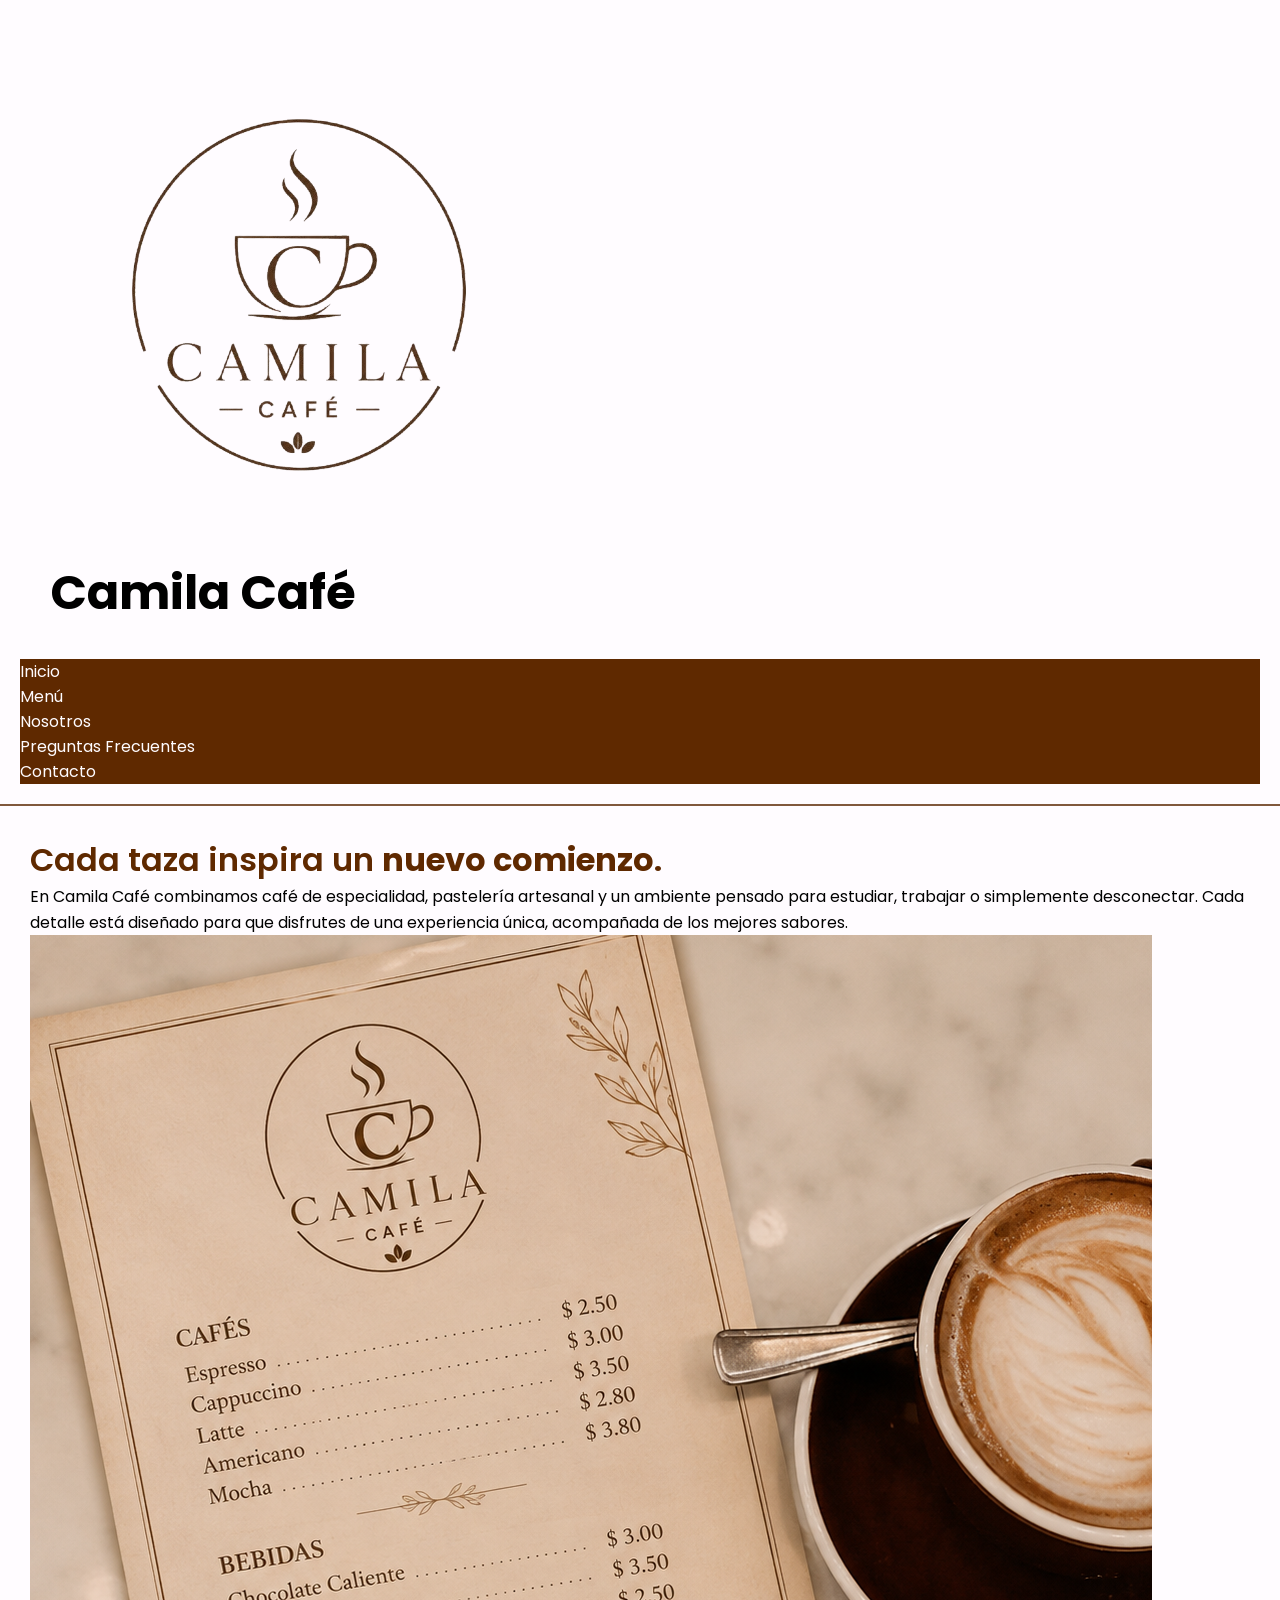
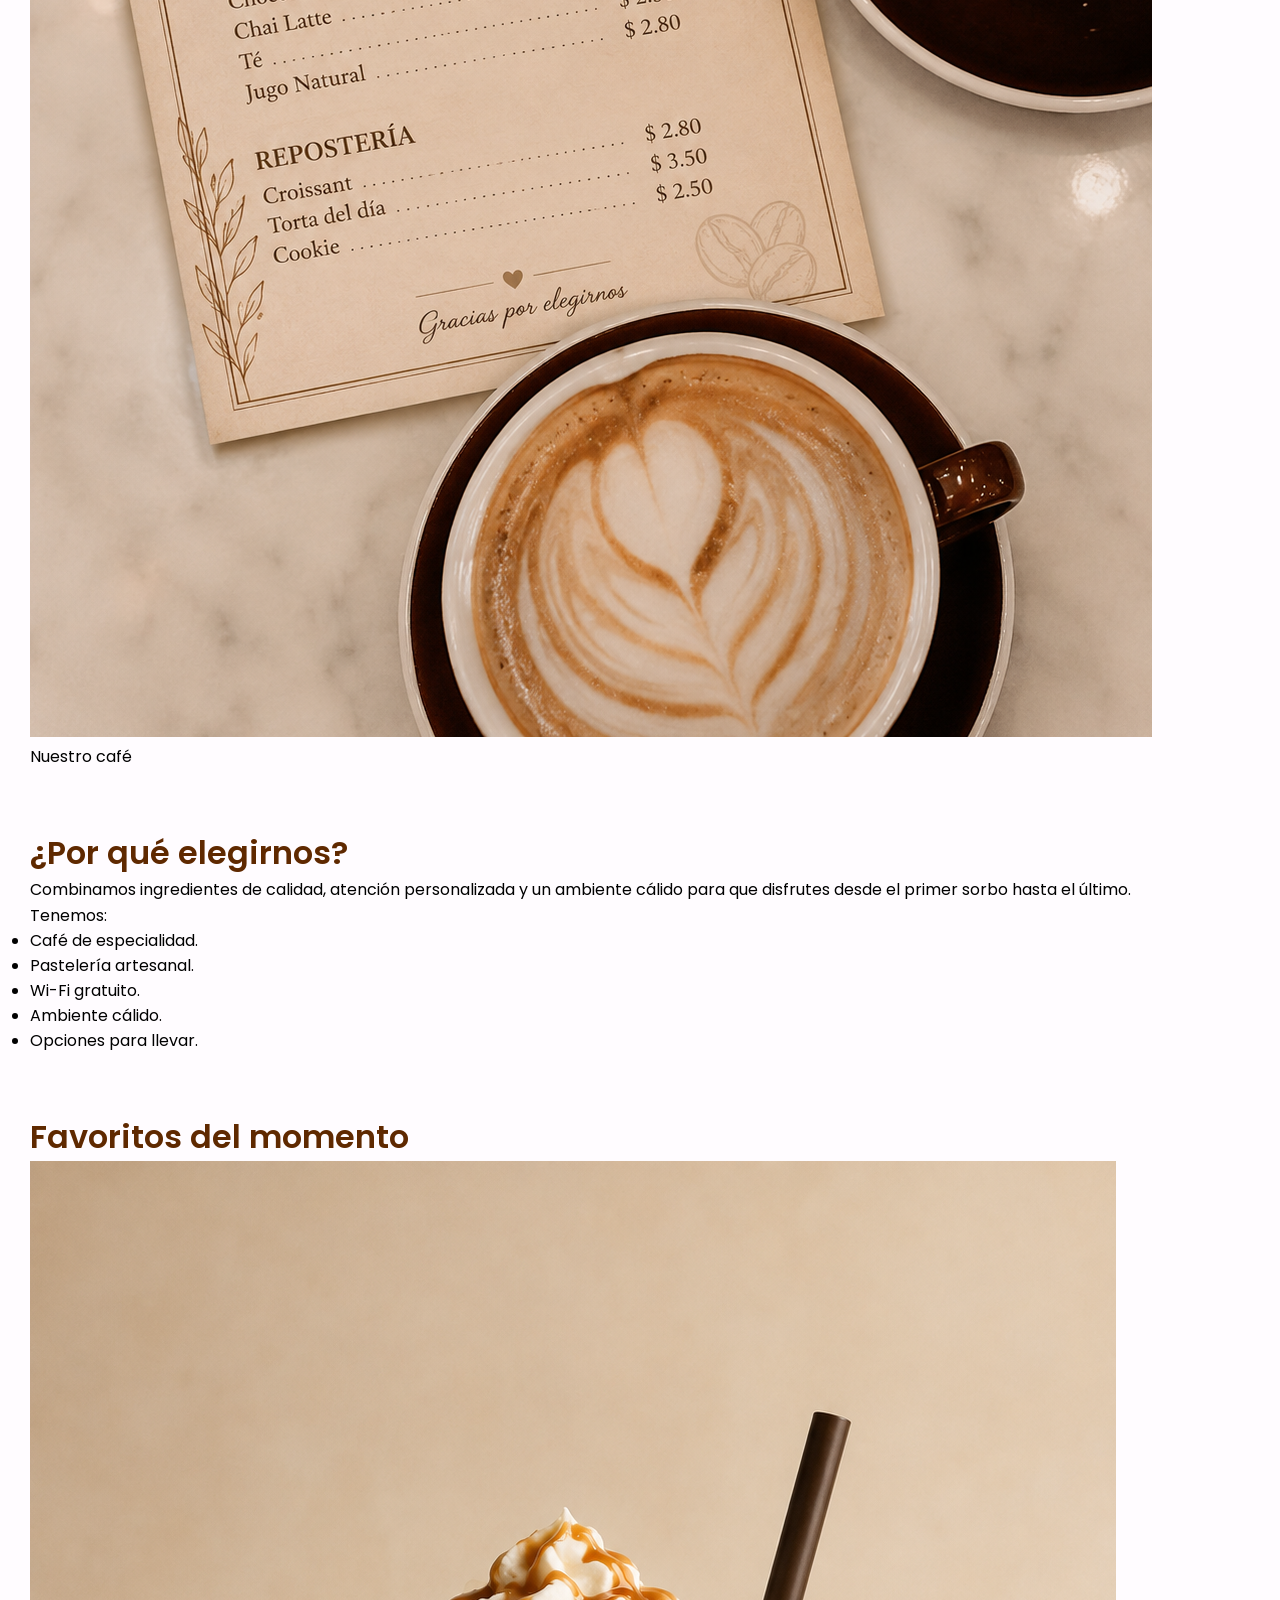
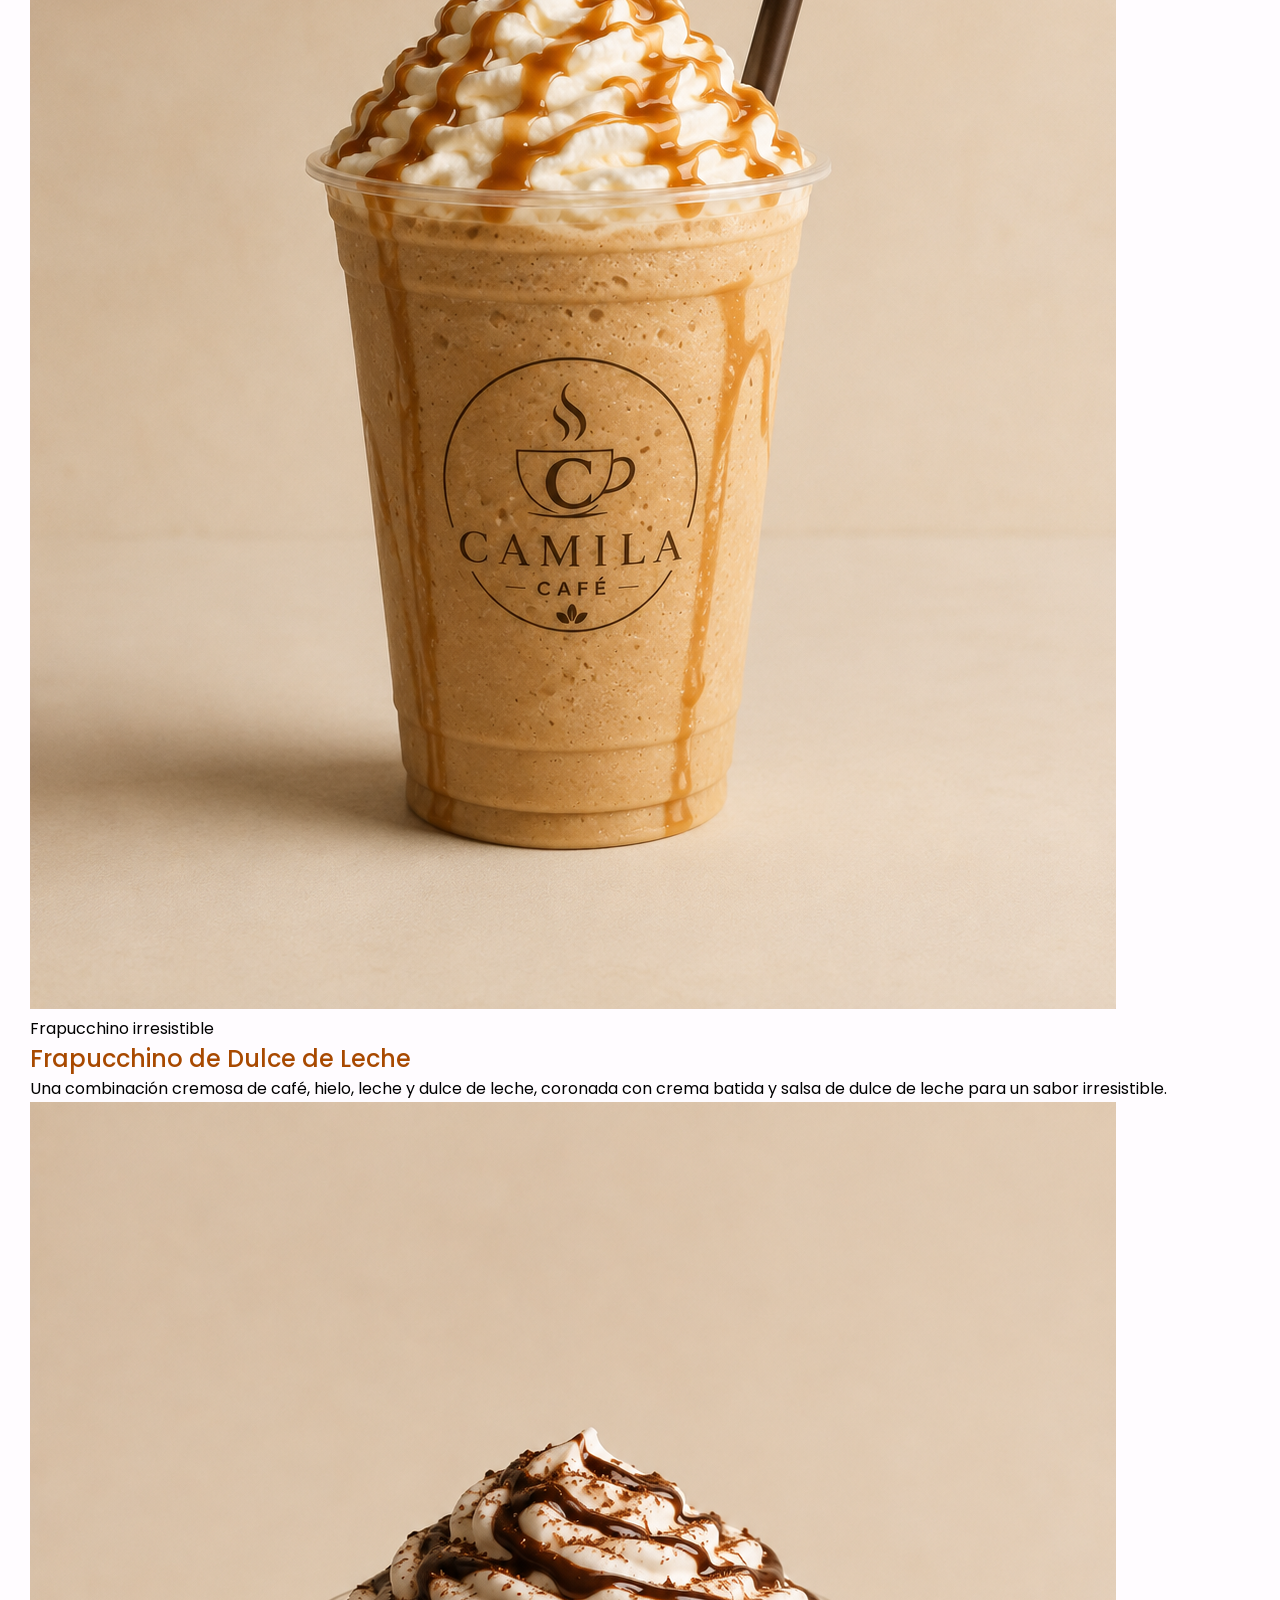
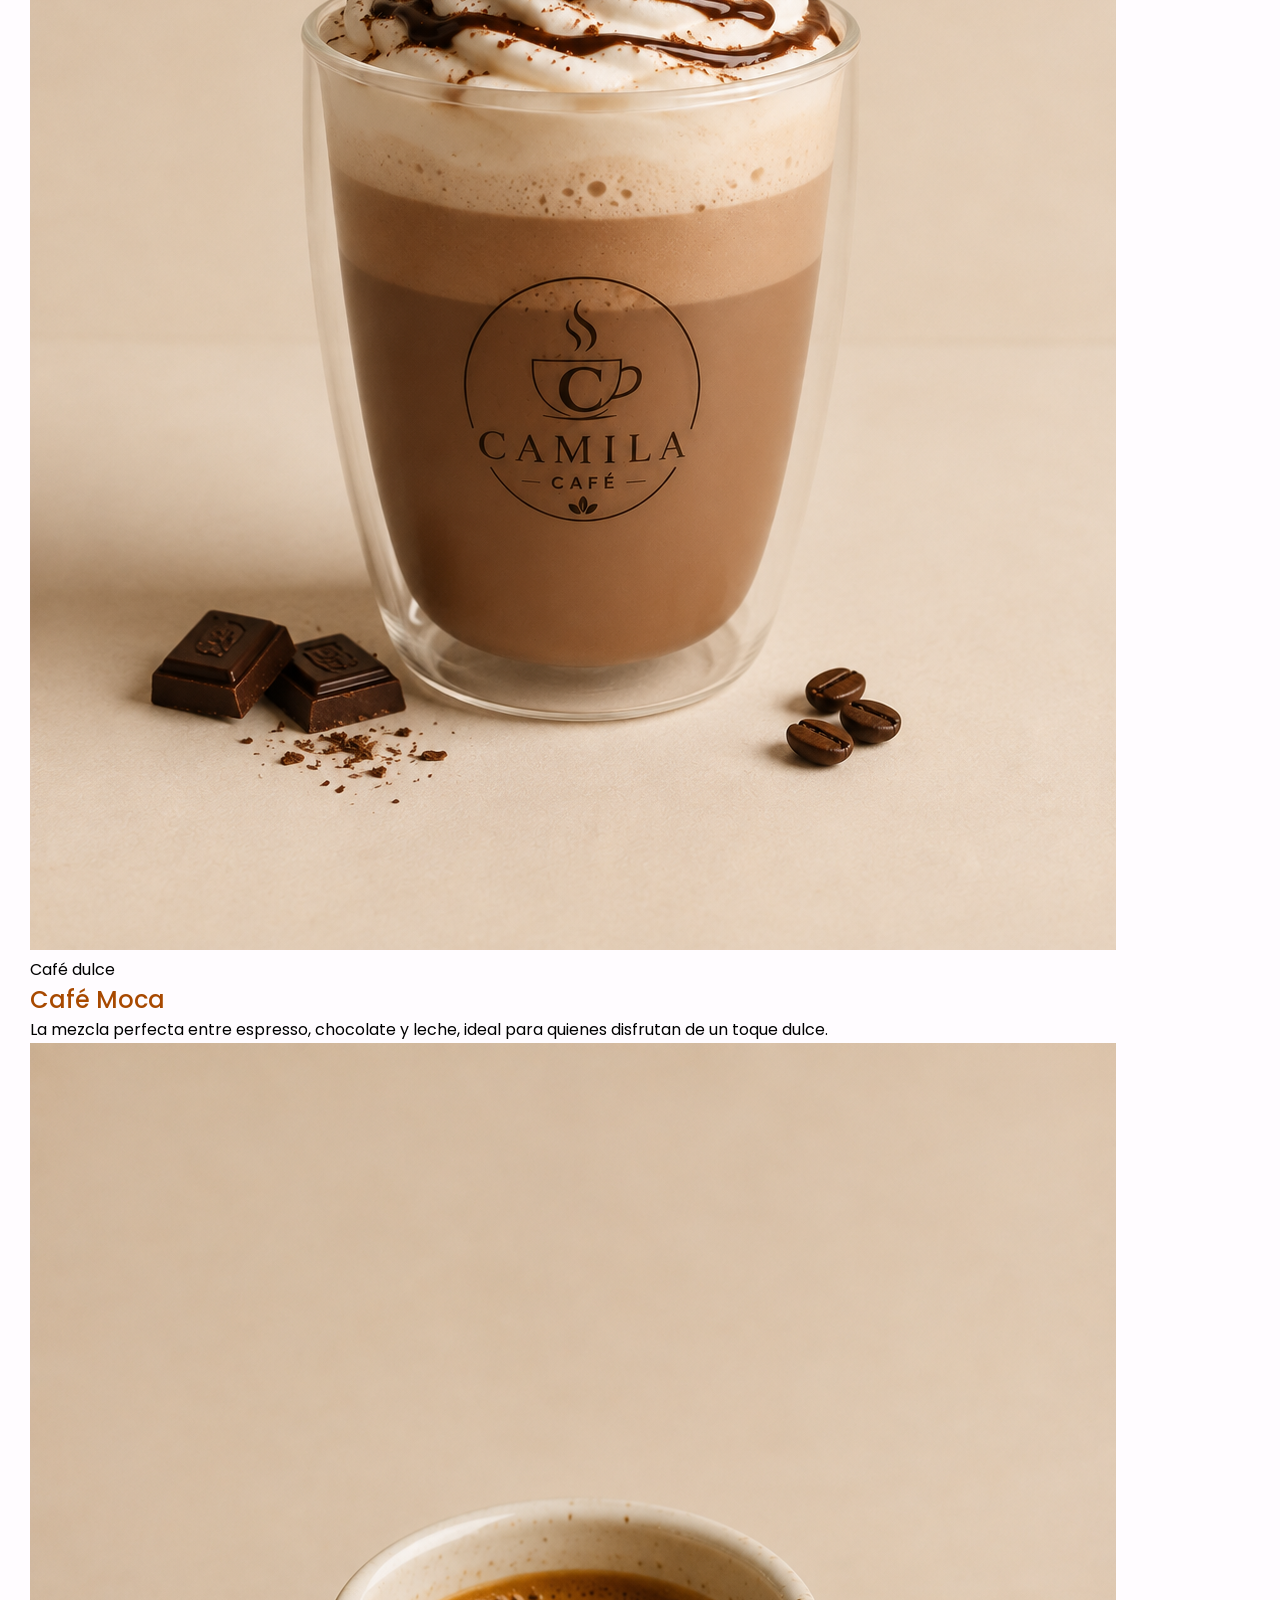
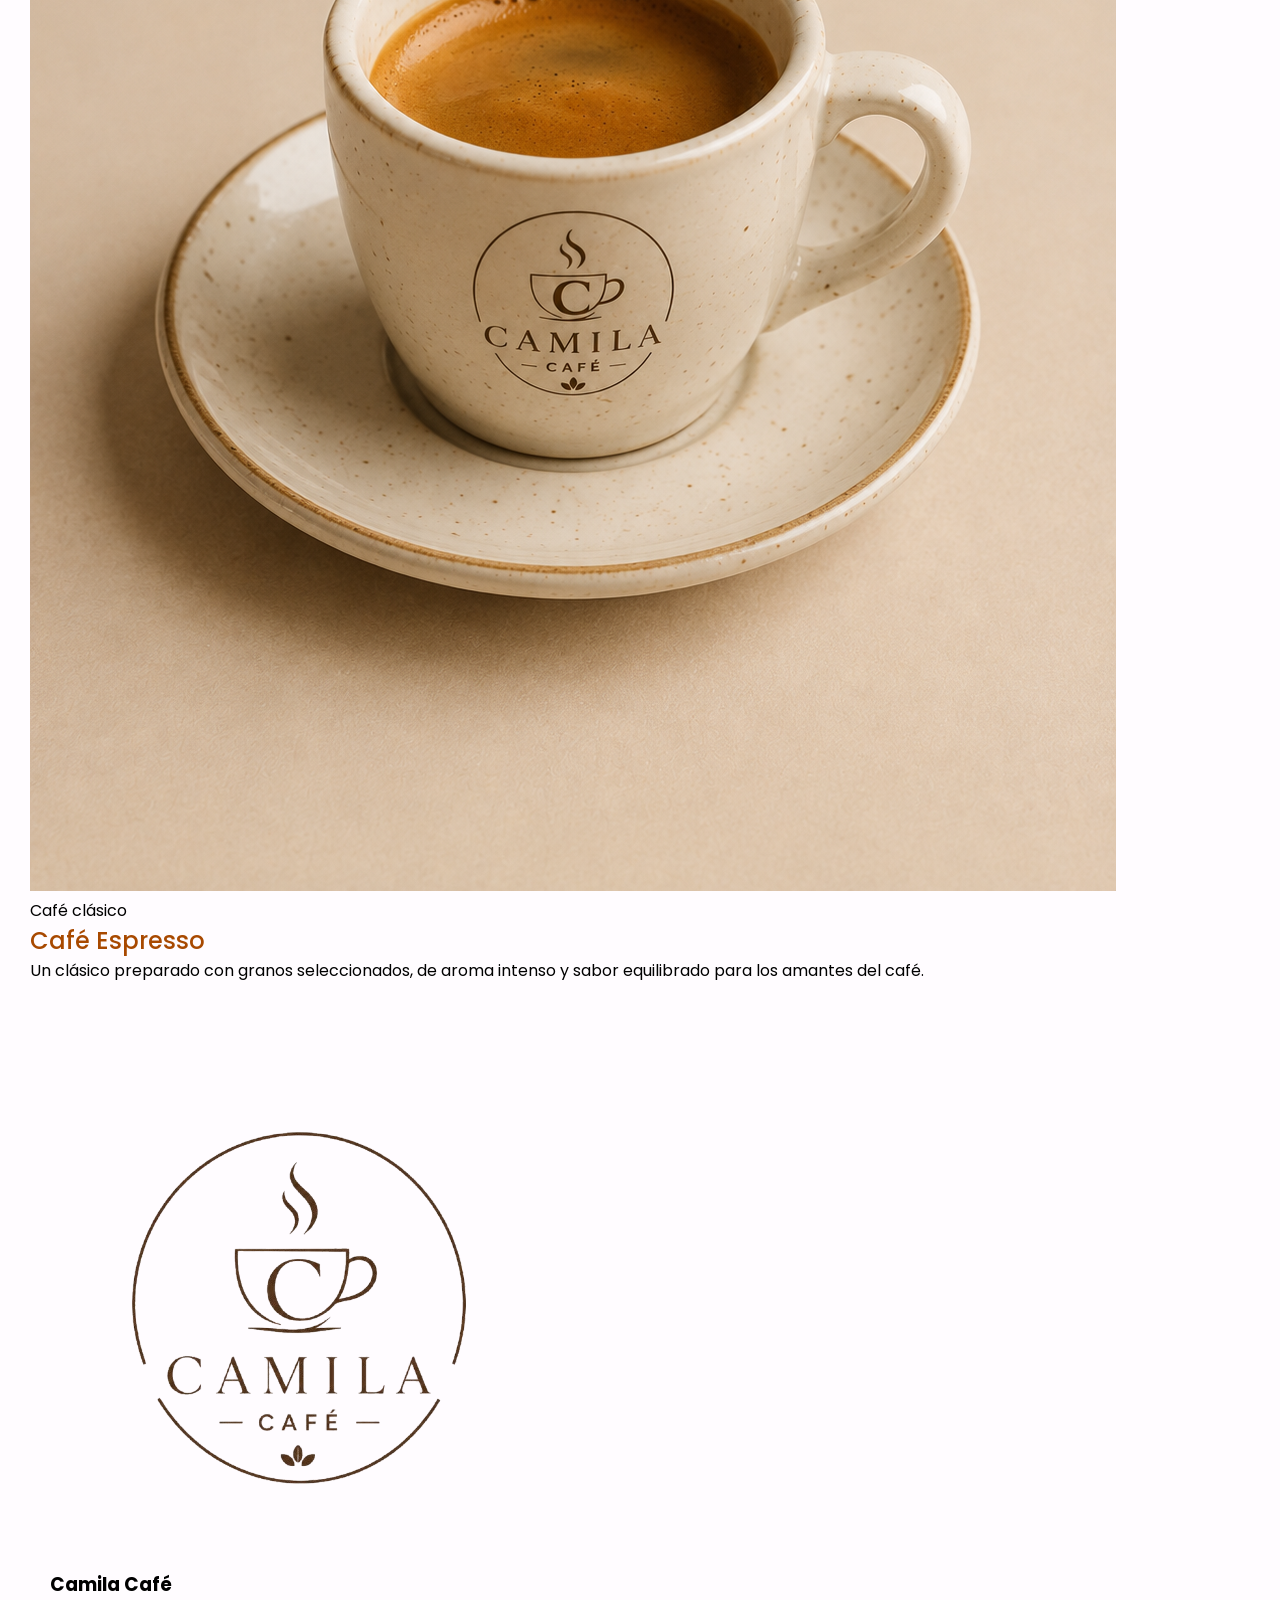
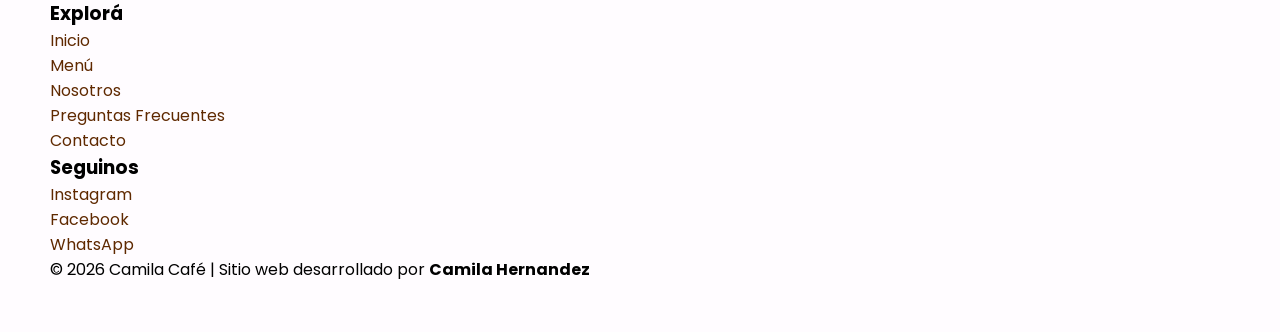
==== index.html @ c3bc995d "Add files via upload Segunda entrega de mi proyecto" ====
<!DOCTYPE html>
<html lang="es">
<head>
    <meta charset="UTF-8">
    <meta name="viewport" content="width=device-width, initial-scale=1.0">

    <!--ENLACE A CSS-->
    <link rel="stylesheet" href="./styles/styles.css">

    <title>Inicio</title>
</head>
<body>

    <!-- ENCABEZADO -->
    <header>

        <section class="encabezado">
            <a href="./index.html" class="logo">
                <figure>
                    <img src="./assets/logosinfondo.png" alt="Logo de Camila Café">
    
                </figure>
                <h1>Camila Café</h1>

            </a>

        </section>

        <!--MENU DE NAVEGACION-->

        <nav class="navegacion" aria-label="Menú de navegación">
            <ul class="nav-lista">
                <li><a href="./index.html">Inicio</a></li>
                <li><a href="./pages/menu.html">Menú</a></li>
                <li><a href="./pages/nosotros.html">Nosotros</a></li>
                <li><a href="./pages/preguntas.html">Preguntas Frecuentes</a></li>
                <li><a href="./pages/contacto.html">Contacto</a></li>
            </ul>
        </nav>

    </header>

    <!--PAGINA PRINCIPAL-->

    <main>
        <section class="titulo-inicio">
            <div class="texto-inicio">

                <h2> Cada taza inspira un <strong> nuevo comienzo</strong>.</h2>

                <p>
                    En Camila Café combinamos café de especialidad, pastelería artesanal y un ambiente pensado para estudiar, trabajar o simplemente desconectar. Cada detalle está diseñado para que disfrutes de una experiencia única, acompañada de los mejores sabores.
                </p>

                <div>
                    <figure>
                        <img src="./assets/cafe.png" alt="Imagén de un café">
                        <figcaption> Nuestro café </figcaption>
                    </figure>
                </div>


            </div>

        </section>

        <section class="Porque-elegirnos">

            <div class="tarjeta">
                <h2>¿Por qué elegirnos?</h2>
                
                <p> Combinamos ingredientes de calidad, atención personalizada
y un ambiente cálido para que disfrutes desde el primer sorbo hasta el último.</p>
                <p>Tenemos:</p>
                <ul> 
                    <li>Café de especialidad.</li>
                    <li>Pastelería artesanal.</li>
                    <li>Wi-Fi gratuito.</li>
                    <li>Ambiente cálido.</li>
                    <li>Opciones para llevar.</li>
                </ul>

            </div>

        </section>

        <section class="nuestros-favoritos">
            <div class="encabezado-favoritos">
                <h2>Favoritos del momento</h2>
            </div>

            <div class="contenedor-favoritos">

                <article class="favoritos">
                    <figure>
                        <img src="./assets/frapuchino.png" alt="Foto frapuchino">
                        <figcaption> Frapucchino irresistible</figcaption>
                    </figure>

                    <div class="texto-favoritos">
                        <h3>Frapucchino de Dulce de Leche</h3>
                        <p>
                            Una combinación cremosa de café, hielo, leche y dulce de leche, coronada con crema batida y salsa de dulce de leche para un sabor irresistible.
                        </p>

                    </div>
                    

                </article>

                <article class="favoritos">
                    <figure>
                        <img src="./assets/cafemoca.png" alt="Foto frapuchino">
                        <figcaption> Café dulce</figcaption>
                    </figure>

                    <div class="texto-favoritos">
                        <h3>Café Moca </h3>
                        <p>
                            La mezcla perfecta entre espresso, chocolate y leche,
            ideal para quienes disfrutan de un toque dulce.
                        </p>

                    </div>
                    

                </article>

                <article class="favoritos">
                    <figure>
                        <img src="./assets/espresso.png" alt="Foto frapuchino">
                        <figcaption> Café clásico</figcaption>
                    </figure>

                    <div class="texto-favoritos">
                        <h3>Café Espresso </h3>
                        <p>
                            Un clásico preparado con granos seleccionados, de aroma intenso
            y sabor equilibrado para los amantes del café.
                        </p>

                    </div>
                    

                </article>


            </div>
            

            

        </section>


    </main>

    <!-- PIE DE PAGINA-->

    <footer>

        <section class="pie">

            <div class="footerlogo">
                <figure>
                    <img src="./assets/logosinfondo.png" alt="Logo Camila Café">
                    <figcaption>
                        <h3>
                            Camila Café
                        </h3>
                    </figcaption>
                </figure>

            </div>

            

            <div class="footerlinks">
                <h3>Explorá</h3>
                <nav>
                    <ul>    
                        <li><a href="./index.html">Inicio</a></li>
                        <li><a href="./pages/menu.html">Menú</a></li>
                        <li><a href="./pages/nosotros.html">Nosotros</a></li>
                        <li><a href="./pages/preguntas.html">Preguntas Frecuentes</a></li>
                        <li><a href="./pages/contacto.html">Contacto</a></li>
                    </ul>   
                </nav>     
                    
            </div>


            <div class="redes-pie">
                <h3>Seguinos</h3>
                <ul>
                    <li><a href="https://www.instagram.com/" target="_blank" rel="noopener noreferrer">Instagram</a></li>     
                    <li><a href="https://www.facebook.com/" target="_blank" rel="noopener noreferrer">Facebook</a></li>    
                    <li><a href="https://www.whatsapp.com/" target="_blank" rel="noopener noreferrer">WhatsApp</a></li>    
                </ul>        
            
            </div>

            <div class="copy">
                <p>
                    &copy; 2026 Camila Café  | Sitio web desarrollado por <strong>Camila Hernandez</strong>
                </p>

            </div>
        
        </section>


    </footer>
    
    
</body>
</html>
---- styles/styles.css ----
/* fuente */

@import url('https://fonts.googleapis.com/css2?family=Poppins:wght@300;400;500;600;700&display=swap');


*{
    margin: 0;
    padding: 0;
    box-sizing: border-box;
}

/* tipo de letra*/
body {
    font-family:"Poppins", sans-serif;
    color: #000000;
    background-color: #FFFCFF;
}



/* header */


header{
    background-color: #FFFCFF;
    border-bottom: 2px solid #80583c;
    padding: 20px;
}

header h1{
    font-size: 3rem;
    font-weight: 700;
    color: #000000;
}

.encabezado a{
    text-decoration: none;
    
}

/* navegacion */

.nav-lista{

    background-color: #5F2900;
    
    list-style: none;
    
}

.nav-lista a{
    text-decoration: none;
    color: #FFFCFF;
}


/* info principal */

main{
    background-color: #FFFCFF;
}

main h2{
    font-size: 2rem;
    font-weight: 600;
    color: #5F2900;
}

main h3{
    font-size: 1.5rem;
    font-weight: 500;
    color: #a84900;
}


main p{
    font-size: 1rem;
    font-weight: 400;
    line-height: 1.6;
    color: #000000;
}


section{
    padding: 30px;
}




/* footer */

footer{
    background-color: #FFFCFF;
    color: #5F2900;
    padding: 20px;
}

footer h3{
    color: #000000;
}

footer p{
    color: #000000;
}

footer a{
    color: #5F2900;
    text-decoration: none;
}

footer li{
    list-style: none;
}
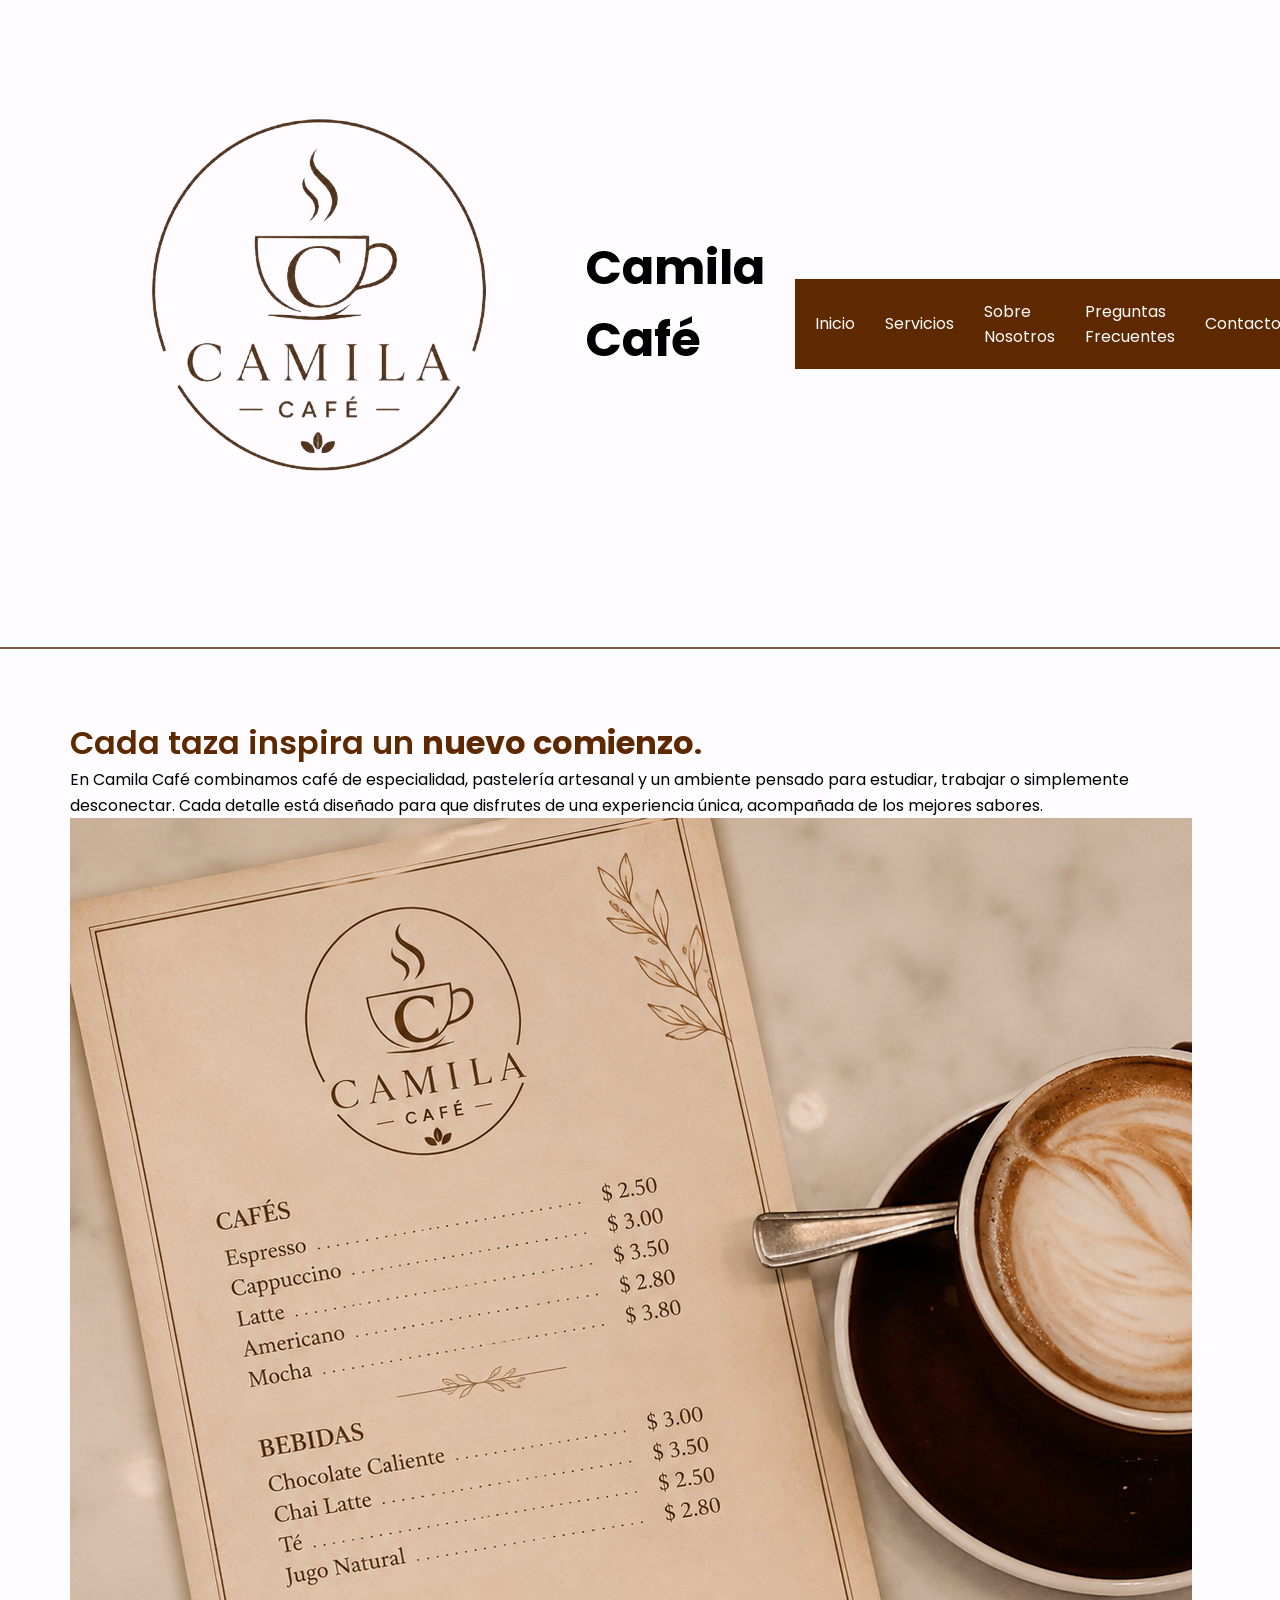
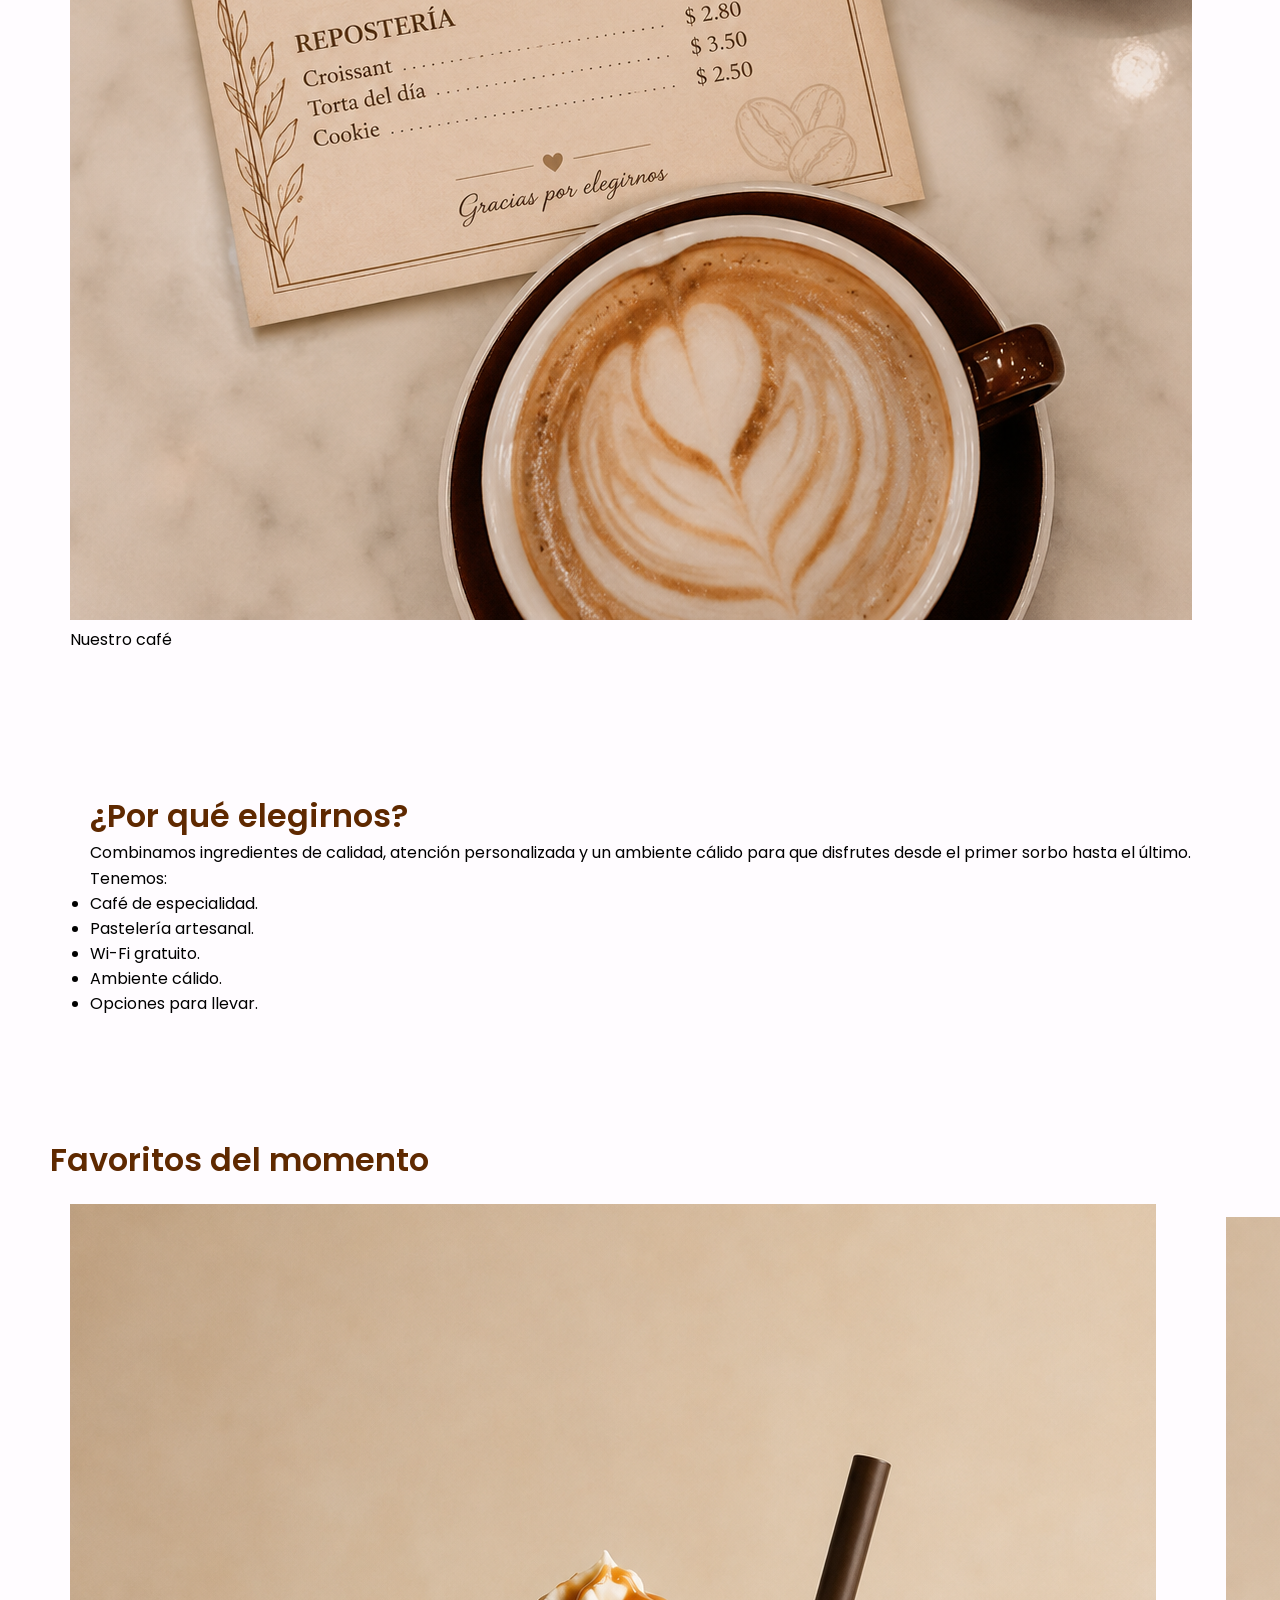
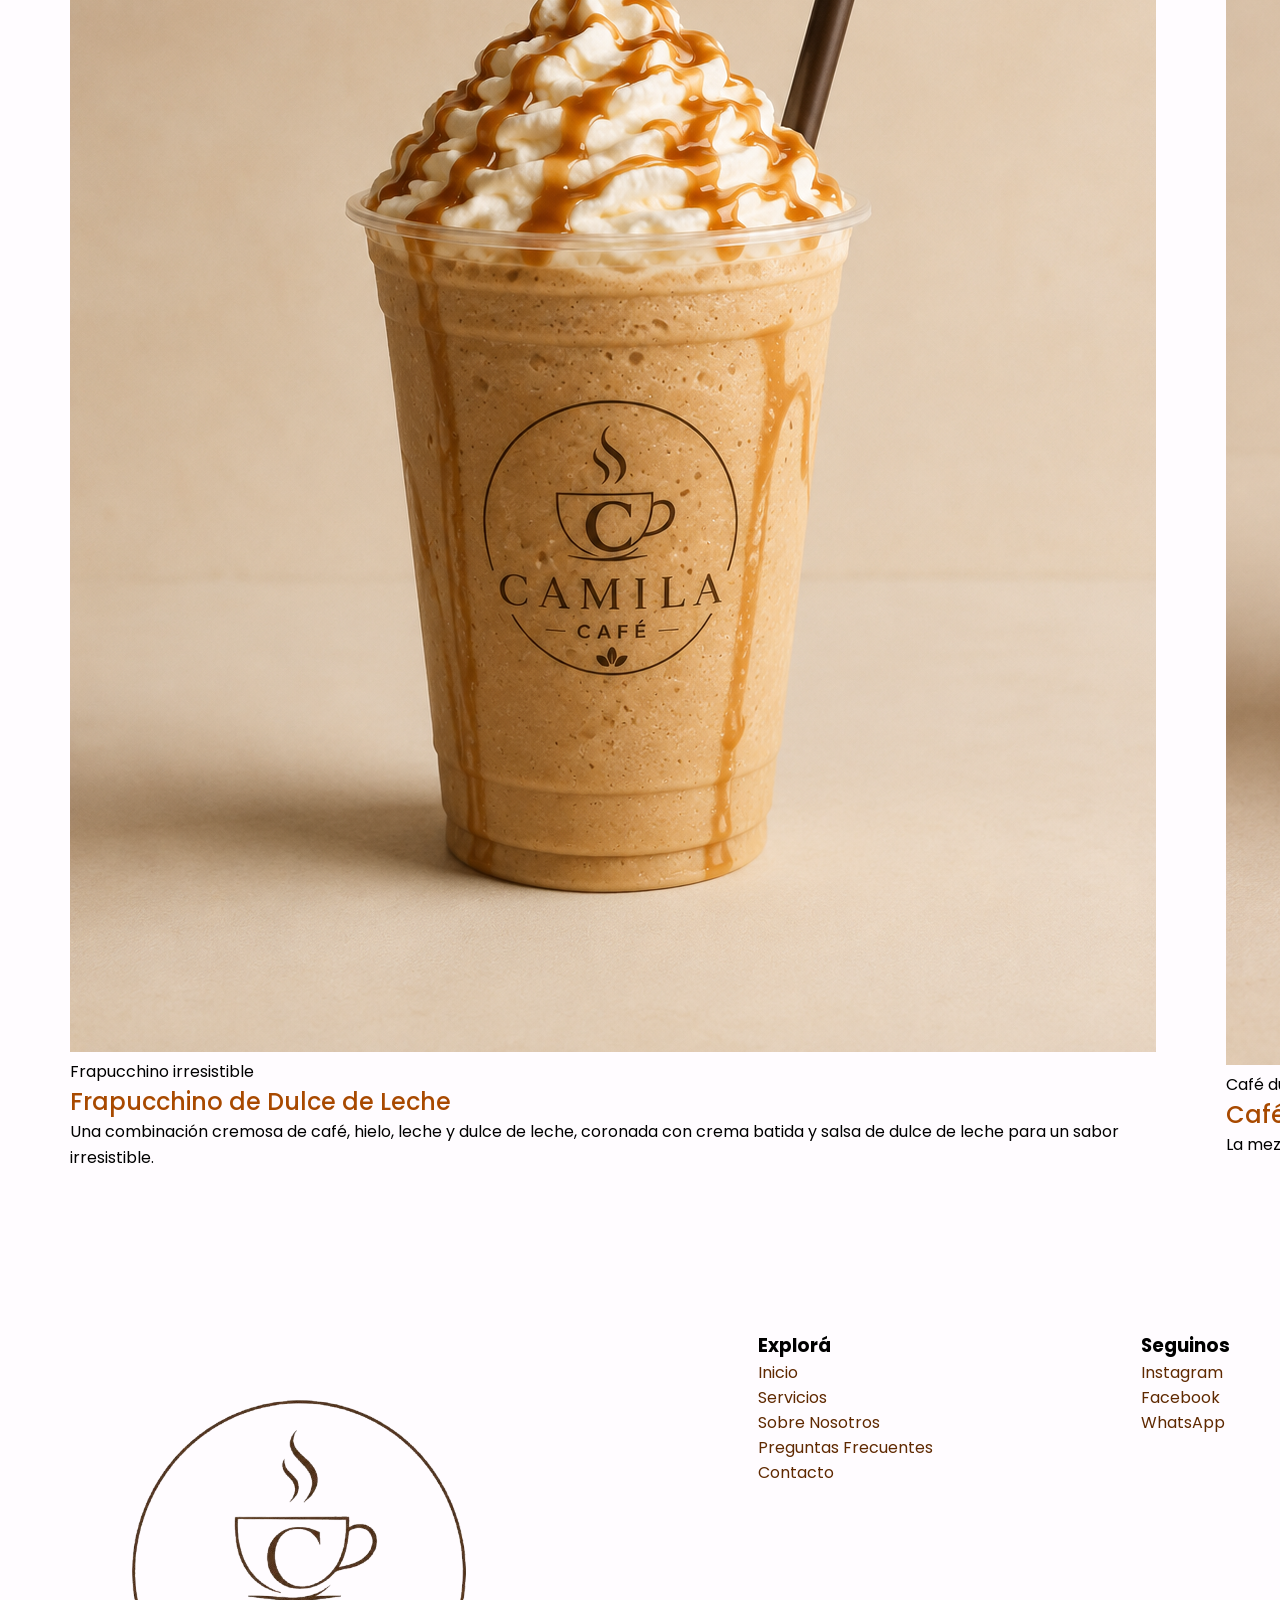
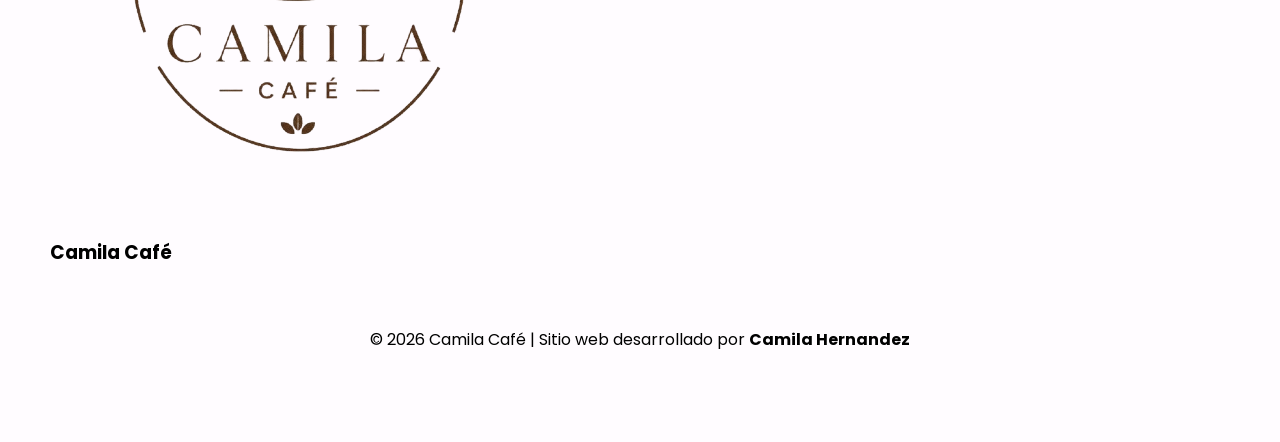
==== commit 07af5f1c: "Tercera entrega: Box Model y Flexbox." ====
--- a/index.html
+++ b/index.html
@@ -31,8 +31,8 @@
         <nav class="navegacion" aria-label="Menú de navegación">
             <ul class="nav-lista">
                 <li><a href="./index.html">Inicio</a></li>
-                <li><a href="./pages/menu.html">Menú</a></li>
-                <li><a href="./pages/nosotros.html">Nosotros</a></li>
+                <li><a href="./pages/servicios.html">Servicios</a></li>
+                <li><a href="./pages/sobre-nosotros.html"> Sobre Nosotros</a></li>
                 <li><a href="./pages/preguntas.html">Preguntas Frecuentes</a></li>
                 <li><a href="./pages/contacto.html">Contacto</a></li>
             </ul>
@@ -180,8 +180,8 @@
                 <nav>
                     <ul>    
                         <li><a href="./index.html">Inicio</a></li>
-                        <li><a href="./pages/menu.html">Menú</a></li>
-                        <li><a href="./pages/nosotros.html">Nosotros</a></li>
+                        <li><a href="./pages/servicios.html">Servicios</a></li>
+                        <li><a href="./pages/sobre-nosotros.html"> Sobre Nosotros</a></li>
                         <li><a href="./pages/preguntas.html">Preguntas Frecuentes</a></li>
                         <li><a href="./pages/contacto.html">Contacto</a></li>
                     </ul>   
--- a/styles/styles.css
+++ b/styles/styles.css
@@ -24,7 +24,19 @@
 header{
     background-color: #FFFCFF;
     border-bottom: 2px solid #80583c;
-    padding: 20px;
+    padding: 20px 40px;
+    display: flex;
+    justify-content: space-between;
+    align-items: center;
+
+}
+
+.logo{
+    display: flex;
+    align-items: center;
+    gap: 15px;
+    text-decoration: none;
+
 }
 
 header h1{
@@ -43,8 +55,11 @@
 .nav-lista{
 
     background-color: #5F2900;
-    
     list-style: none;
+    display: flex;
+    gap: 30px;
+    padding: 20px;
+    align-items:center;
     
 }
 
@@ -58,6 +73,7 @@
 
 main{
     background-color: #FFFCFF;
+    padding: 20px;
 }
 
 main h2{
@@ -83,9 +99,43 @@
 
 section{
     padding: 30px;
-}
-
-
+    margin-bottom: 40px;
+}
+
+/* inicio */
+
+.titulo-inicio{
+    display: flex;
+    align-items: center;
+    gap: 40px;
+}
+
+.texto-inicio{
+    padding: 20px;
+}
+
+/* ¿Por qué elegirnos? */
+
+.Porque-elegirnos{
+    display: flex;
+    justify-content: center;
+}
+
+.tarjeta{
+    padding: 20px;
+}
+
+/* favoritos */
+
+.contenedor-favoritos{
+    display: flex;
+    gap: 30px;
+    align-items: center;
+}
+
+.favoritos{
+    padding: 20px;
+}
 
 
 /* footer */
@@ -113,5 +163,198 @@
     list-style: none;
 }
 
-
-
+.pie{
+    display: flex;
+    justify-content: space-between;
+    align-items: flex-start;
+    gap: 40px;
+    flex-wrap: wrap;
+}
+
+.footerlogo{
+    display: flex;
+    align-items: center;
+    gap: 15px;
+}
+
+.copy{
+    width: 100%;
+    text-align: center;
+    margin-top: 20px;
+}
+
+
+
+/* contenedor de cada pestaña */
+
+.contenedor{
+
+    max-width: 1200px;
+    width: 90%;
+    margin: 50px auto;
+    padding: 50px;
+    background-color: #FFFFFF;
+    border-radius: 20px;
+    text-align: center;
+
+}
+
+.contenedor span{
+
+    display: block;
+    color: #C89B7B;
+    font-size: 1rem;
+    font-weight: 600;
+    letter-spacing: 4px;
+    text-transform: uppercase;
+    margin-bottom: 15px;
+
+}
+
+.contenedor h2{
+
+    font-size: 2.8rem;
+    color: #5F2900;
+    margin-bottom: 20px;
+
+}
+
+/*-------------------------------- MENU ------------------------------------------*/
+
+
+
+/* cafes calientes */
+
+.cafe-caliente{
+    margin-bottom: 40px;
+}
+
+.contenedor-calientes{
+    display: flex;
+    justify-content: center;
+    align-items: flex-start;
+    gap: 30px;
+    flex-wrap: wrap;
+}
+
+.calientes{
+    padding: 20px;
+}
+
+/* cafes frios*/
+
+.cafe-frio{
+    margin-bottom: 40px;
+}
+
+.contenedor-frios{
+    display: flex;
+    justify-content: center;
+    align-items: flex-start;
+    gap: 30px;
+    flex-wrap: wrap;
+}
+
+.frio{
+    padding: 20px;
+}
+
+/* pasteleria */
+
+.pasteleria{
+    margin-bottom: 40px;
+}
+
+.contenedor-tortas{
+    display: flex;
+    justify-content: center;
+    align-items: flex-start;
+    gap: 30px;
+    flex-wrap: wrap;
+}
+
+.tortas{
+    padding: 20px;
+}
+
+/*--------------------------------------- NOSOTROS  ---------------------------------------------*/
+
+.esencia{
+    margin-bottom: 40px;
+}
+.contenedor-esencia{
+    display: flex;
+    justify-content: center;
+    gap: 30px;
+    flex-wrap: wrap;
+}
+
+.historia-esencia{
+    flex: 1;
+    min-width: 250px;
+    padding: 20px;
+}
+
+
+.historia{
+    max-width: 900px;
+    margin: 0 auto 40px;
+    padding: 30px;
+}
+
+.cafeteria-nosotros{
+    display: flex;
+    flex-direction: column;
+    align-items: center;
+    gap: 20px;
+    padding: 20px;
+}
+
+
+/*----------------------------------- PREGUNTAS FRECUENTES -----------------------------------*/
+
+.faq{
+    width: 90%;
+    max-width: 1300px;
+    margin: 50px auto;
+}
+
+.faq h2{
+    font-size: 2rem;
+    color: #5F2900;
+    margin-bottom: 30px;
+    text-align: center;
+}
+
+.contenedor-faq{
+    display: flex;
+    justify-content: center;
+    gap: 30px;
+    flex-wrap: wrap;
+}
+
+.card-faq{
+    width: 300px;
+    padding: 20px;
+    background-color: #FFFFFF;
+}
+
+/*----------------------------------- CONTACTO -----------------------------------*/
+
+.informacion{
+    margin-bottom: 40px;
+}
+
+.contenedor-informacion{
+    display: flex;
+    justify-content: center;
+    gap: 30px;
+    flex-wrap: wrap;
+}
+
+.ubis{
+    flex: 1;
+    min-width: 250px;
+    padding: 20px;
+    text-align: center;
+}
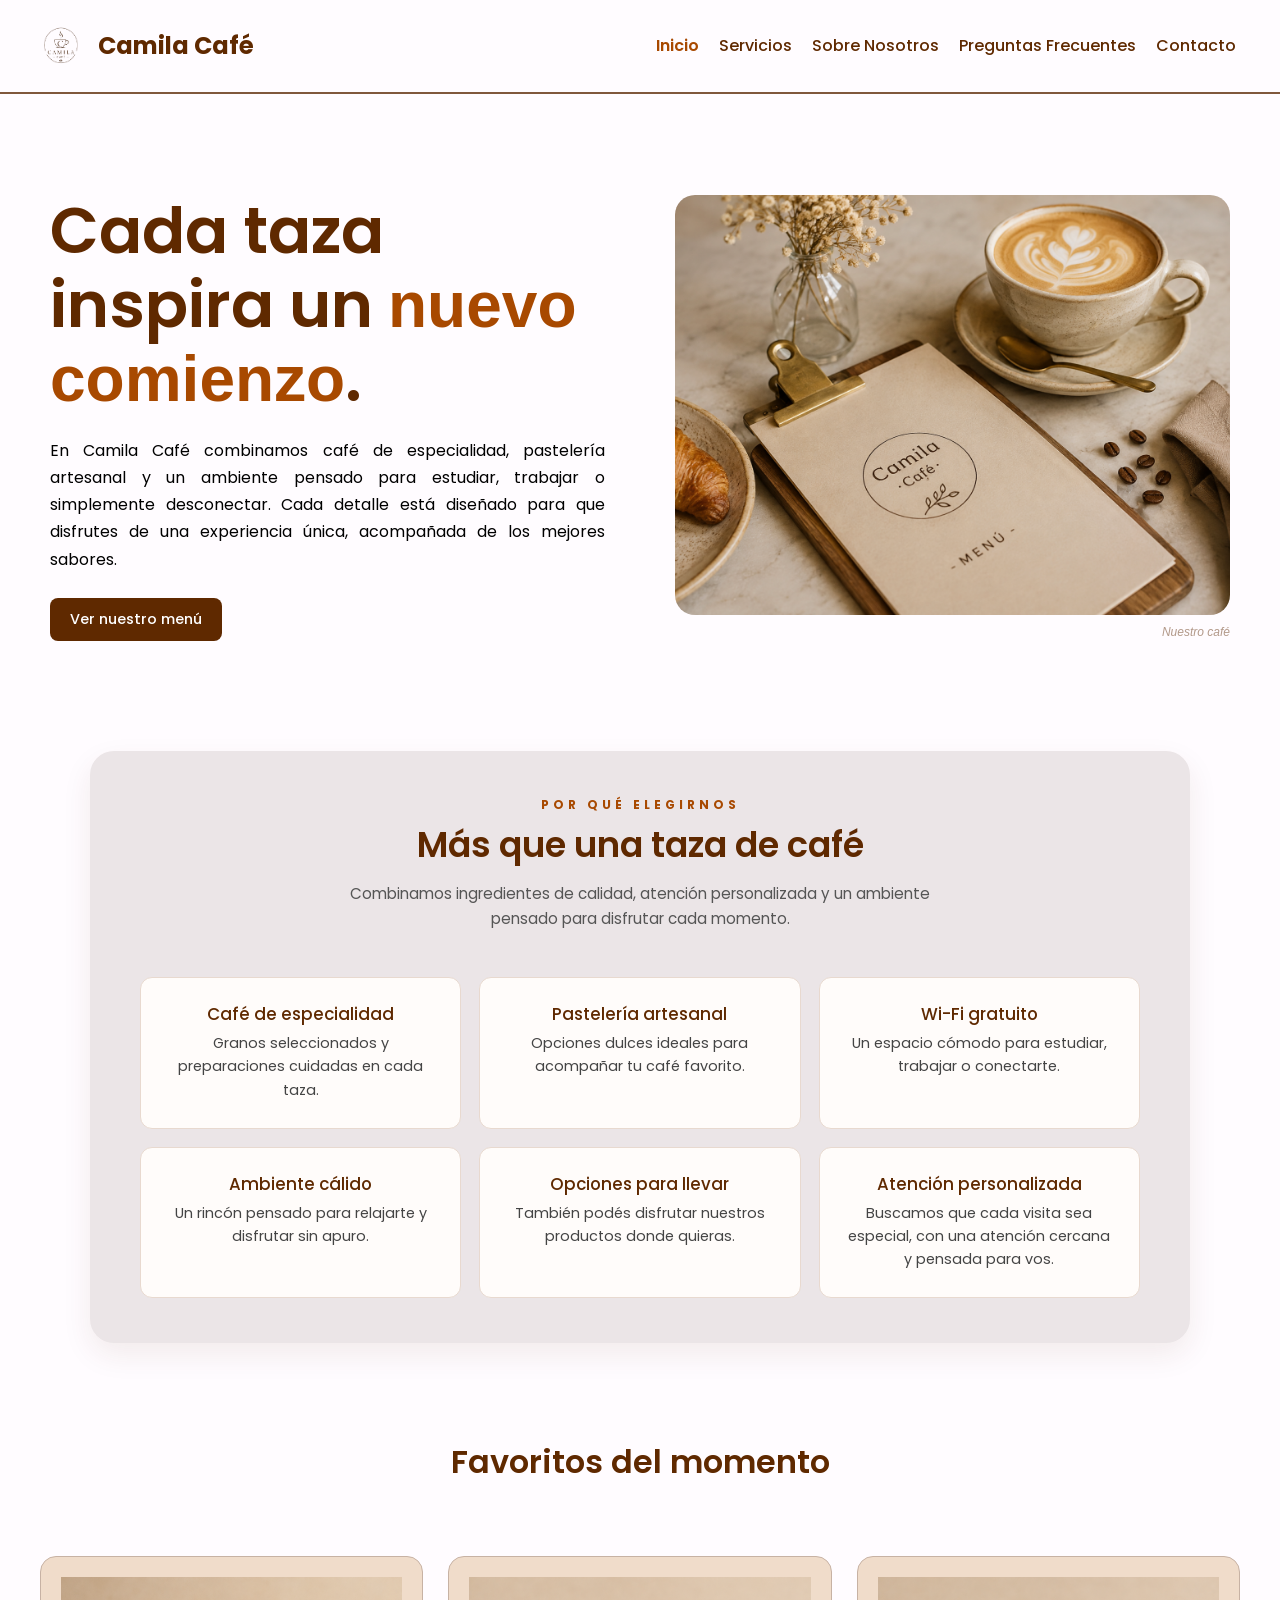
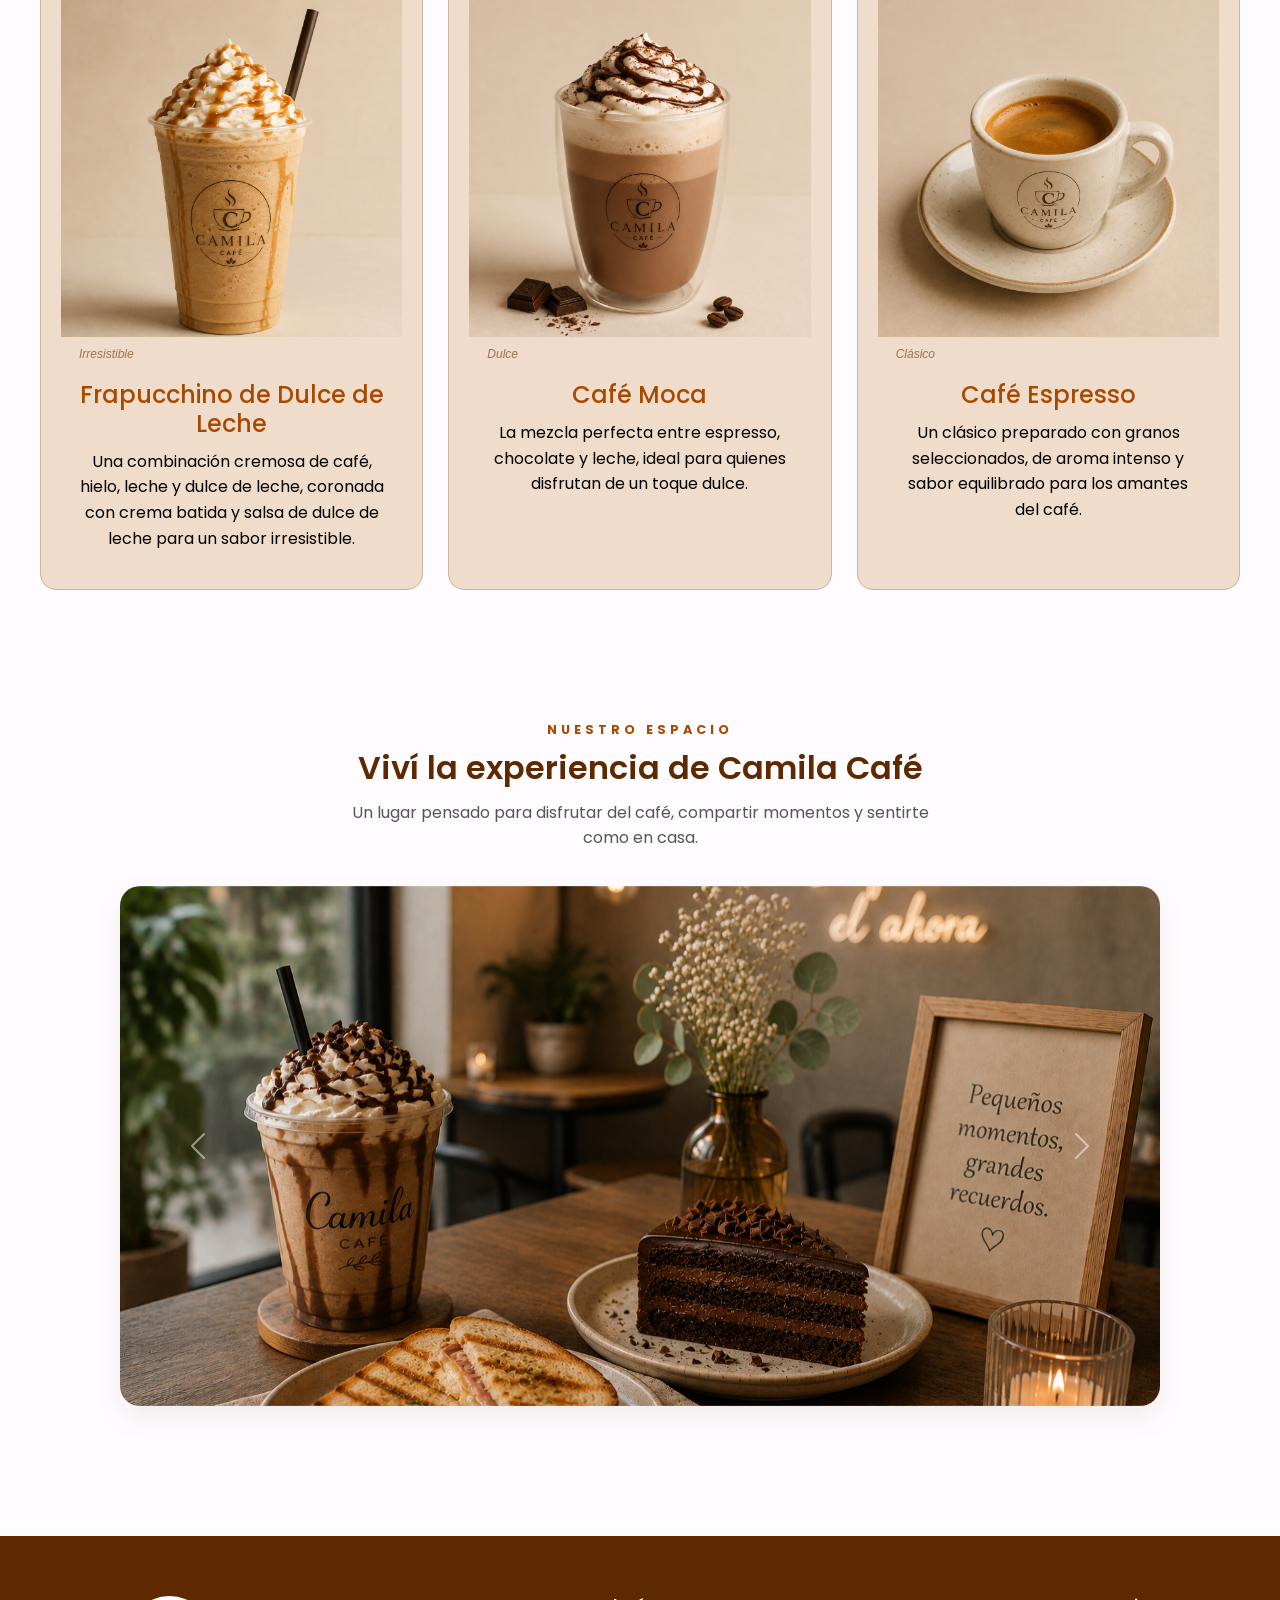
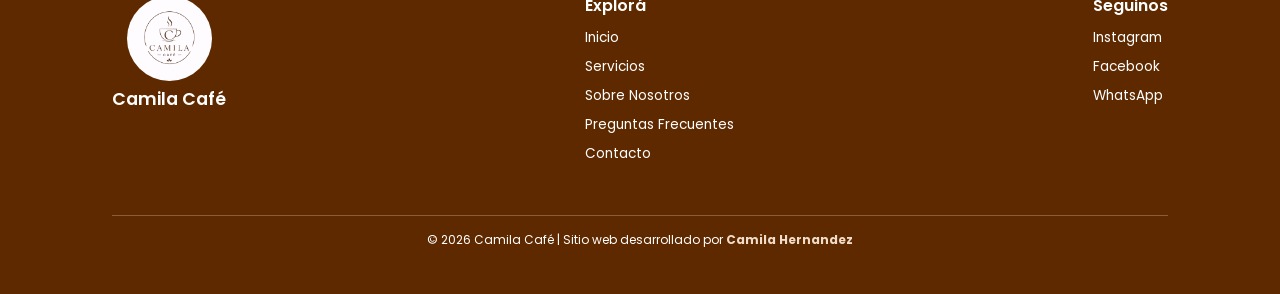
==== commit 50c3ea29: "Quinta entrega: Bootstrap y estados interactivos Integro Bootstrap mediante CDN, navbar responsiva e" ====
--- a/index.html
+++ b/index.html
@@ -1,41 +1,65 @@
 <!DOCTYPE html>
 <html lang="es">
+
 <head>
     <meta charset="UTF-8">
     <meta name="viewport" content="width=device-width, initial-scale=1.0">
 
-    <!--ENLACE A CSS-->
+    <title>Inicio</title>
+
+    <!-- BOOTSTRAP CSS -->
+    <link href="https://cdn.jsdelivr.net/npm/bootstrap@5.3.8/dist/css/bootstrap.min.css" rel="stylesheet"
+        integrity="sha384-sRIl4kxILFvY47J16cr9ZwB07vP4J8+LH7qKQnuqkuIAvNWLzeN8tE5YBujZqJLB" crossorigin="anonymous">
+
+    <!-- MI CSS -->
     <link rel="stylesheet" href="./styles/styles.css">
 
-    <title>Inicio</title>
 </head>
+
 <body>
 
     <!-- ENCABEZADO -->
-    <header>
-
-        <section class="encabezado">
-            <a href="./index.html" class="logo">
-                <figure>
+    <header class="header-principal">
+
+        <!-- NAVBAR BOOTSTRAP -->
+        <nav class="navbar navbar-expand-lg navbar-camila">
+
+            <div class="container-fluid">
+
+                <!-- LOGO Y NOMBRE -->
+                <a class="navbar-brand logo" href="./index.html">
                     <img src="./assets/logosinfondo.png" alt="Logo de Camila Café">
-    
-                </figure>
-                <h1>Camila Café</h1>
-
-            </a>
-
-        </section>
-
-        <!--MENU DE NAVEGACION-->
-
-        <nav class="navegacion" aria-label="Menú de navegación">
-            <ul class="nav-lista">
-                <li><a href="./index.html">Inicio</a></li>
-                <li><a href="./pages/servicios.html">Servicios</a></li>
-                <li><a href="./pages/sobre-nosotros.html"> Sobre Nosotros</a></li>
-                <li><a href="./pages/preguntas.html">Preguntas Frecuentes</a></li>
-                <li><a href="./pages/contacto.html">Contacto</a></li>
-            </ul>
+                    <h1>Camila Café</h1>
+                </a>
+
+                <!-- BOTÓN HAMBURGUESA -->
+                <button class="navbar-toggler" type="button" data-bs-toggle="collapse" data-bs-target="#menuCamila"
+                    aria-controls="menuCamila" aria-expanded="false" aria-label="Abrir menú de navegación">
+
+                    <span class="navbar-toggler-icon"></span>
+
+                </button>
+
+                <!-- ENLACES -->
+                <div class="collapse navbar-collapse" id="menuCamila">
+
+                    <ul class="navbar-nav ms-auto">
+
+                        <li class="nav-item"><a class="nav-link active" aria-current="page"
+                                href="./index.html">Inicio</a></li>
+                        <li class="nav-item"><a class="nav-link" href="./pages/servicios.html">Servicios</a></li>
+                        <li class="nav-item"><a class="nav-link" href="./pages/sobre-nosotros.html">Sobre Nosotros</a>
+                        </li>
+                        <li class="nav-item"><a class="nav-link" href="./pages/preguntas.html">Preguntas Frecuentes</a>
+                        </li>
+                        <li class="nav-item"><a class="nav-link" href="./pages/contacto.html">Contacto</a></li>
+
+                    </ul>
+
+                </div>
+
+            </div>
+
         </nav>
 
     </header>
@@ -43,42 +67,81 @@
     <!--PAGINA PRINCIPAL-->
 
     <main>
+
+        <!--HERO-->
+
         <section class="titulo-inicio">
+
             <div class="texto-inicio">
 
-                <h2> Cada taza inspira un <strong> nuevo comienzo</strong>.</h2>
+                <h2>
+                    Cada taza inspira un <strong>nuevo comienzo</strong>.
+                </h2>
 
                 <p>
-                    En Camila Café combinamos café de especialidad, pastelería artesanal y un ambiente pensado para estudiar, trabajar o simplemente desconectar. Cada detalle está diseñado para que disfrutes de una experiencia única, acompañada de los mejores sabores.
+                    En Camila Café combinamos café de especialidad, pastelería artesanal y
+                    un ambiente pensado para estudiar, trabajar o simplemente desconectar.
+                    Cada detalle está diseñado para que disfrutes de una experiencia única,
+                    acompañada de los mejores sabores.
                 </p>
 
-                <div>
-                    <figure>
-                        <img src="./assets/cafe.png" alt="Imagén de un café">
-                        <figcaption> Nuestro café </figcaption>
-                    </figure>
-                </div>
-
-
-            </div>
-
-        </section>
-
-        <section class="Porque-elegirnos">
-
-            <div class="tarjeta">
-                <h2>¿Por qué elegirnos?</h2>
-                
-                <p> Combinamos ingredientes de calidad, atención personalizada
-y un ambiente cálido para que disfrutes desde el primer sorbo hasta el último.</p>
-                <p>Tenemos:</p>
-                <ul> 
-                    <li>Café de especialidad.</li>
-                    <li>Pastelería artesanal.</li>
-                    <li>Wi-Fi gratuito.</li>
-                    <li>Ambiente cálido.</li>
-                    <li>Opciones para llevar.</li>
-                </ul>
+                <a href="./pages/servicios.html" class="boton-inicio">
+                    Ver nuestro menú
+                </a>
+
+            </div>
+
+            <figure class="imagen-inicio">
+                <img src="./assets/cafe.png" alt="Café de Camila Café">
+                <figcaption> Nuestro café</figcaption>
+            </figure>
+
+        </section>
+
+
+        <!-- info principal-->
+        <section class="porque-elegirnos">
+
+            <div class="encabezado-seccion">
+                <span>Por qué elegirnos</span>
+                <h2>Más que una taza de café</h2>
+                <p>
+                    Combinamos ingredientes de calidad, atención personalizada
+                    y un ambiente pensado para disfrutar cada momento.
+                </p>
+            </div>
+
+            <div class="beneficios">
+
+                <article class="beneficio">
+                    <h3>Café de especialidad</h3>
+                    <p>Granos seleccionados y preparaciones cuidadas en cada taza.</p>
+                </article>
+
+                <article class="beneficio">
+                    <h3>Pastelería artesanal</h3>
+                    <p>Opciones dulces ideales para acompañar tu café favorito.</p>
+                </article>
+
+                <article class="beneficio">
+                    <h3>Wi-Fi gratuito</h3>
+                    <p>Un espacio cómodo para estudiar, trabajar o conectarte.</p>
+                </article>
+
+                <article class="beneficio">
+                    <h3>Ambiente cálido</h3>
+                    <p>Un rincón pensado para relajarte y disfrutar sin apuro.</p>
+                </article>
+
+                <article class="beneficio">
+                    <h3>Opciones para llevar</h3>
+                    <p>También podés disfrutar nuestros productos donde quieras.</p>
+                </article>
+
+                <article class="beneficio">
+                    <h3>Atención personalizada</h3>
+                    <p>Buscamos que cada visita sea especial, con una atención cercana y pensada para vos. </p>
+                </article>
 
             </div>
 
@@ -94,61 +157,121 @@
                 <article class="favoritos">
                     <figure>
                         <img src="./assets/frapuchino.png" alt="Foto frapuchino">
-                        <figcaption> Frapucchino irresistible</figcaption>
+                        <figcaption> Irresistible</figcaption>
                     </figure>
 
                     <div class="texto-favoritos">
                         <h3>Frapucchino de Dulce de Leche</h3>
                         <p>
-                            Una combinación cremosa de café, hielo, leche y dulce de leche, coronada con crema batida y salsa de dulce de leche para un sabor irresistible.
+                            Una combinación cremosa de café, hielo, leche y dulce de leche, coronada con crema batida y
+                            salsa de dulce de leche para un sabor irresistible.
                         </p>
 
                     </div>
-                    
+
 
                 </article>
 
                 <article class="favoritos">
                     <figure>
                         <img src="./assets/cafemoca.png" alt="Foto frapuchino">
-                        <figcaption> Café dulce</figcaption>
+                        <figcaption> Dulce</figcaption>
                     </figure>
 
                     <div class="texto-favoritos">
                         <h3>Café Moca </h3>
                         <p>
                             La mezcla perfecta entre espresso, chocolate y leche,
-            ideal para quienes disfrutan de un toque dulce.
+                            ideal para quienes disfrutan de un toque dulce.
                         </p>
 
                     </div>
-                    
+
 
                 </article>
 
                 <article class="favoritos">
                     <figure>
                         <img src="./assets/espresso.png" alt="Foto frapuchino">
-                        <figcaption> Café clásico</figcaption>
+                        <figcaption> Clásico</figcaption>
                     </figure>
 
                     <div class="texto-favoritos">
                         <h3>Café Espresso </h3>
                         <p>
-                            Un clásico preparado con granos seleccionados, de aroma intenso
-            y sabor equilibrado para los amantes del café.
+                            Un clásico preparado con granos seleccionados, de aroma intenso y sabor equilibrado para los
+                            amantes del café.
                         </p>
 
                     </div>
-                    
-
-                </article>
-
-
-            </div>
-            
-
-            
+
+
+                </article>
+
+
+            </div>
+
+
+
+
+        </section>
+
+        <!----- CARRUSEL ------->
+        <section class="galeria">
+
+            <div class="encabezado-galeria">
+                <span>Nuestro espacio</span>
+                <h2>Viví la experiencia de Camila Café</h2>
+                <p>
+                    Un lugar pensado para disfrutar del café,
+                    compartir momentos y sentirte como en casa.
+                </p>
+            </div>
+
+            <!-- CAROUSEL BOOTSTRAP -->
+            <div id="carouselCamila" class="carousel slide">
+
+                <div class="carousel-inner">
+
+                    <div class="carousel-item active">
+                        <img src="./assets/carrusel1.png" class="d-block w-100" alt="Interior de Camila Café">
+                    </div>
+                    <div class="carousel-item">
+                        <img src="./assets/carrusel2.png" class="d-block w-100" alt="Mesa y café de Camila Café">
+                    </div>
+                    <div class="carousel-item">
+                        <img src="./assets/carrusel3.png" class="d-block w-100" alt="Sector de café de Camila Café">
+                    </div>
+                    <div class="carousel-item">
+                        <img src="./assets/carrusel4.png" class="d-block w-100" alt="Sector de café de Camila Café">
+                    </div>
+                    <div class="carousel-item">
+                        <img src="./assets/carrusel5.png" class="d-block w-100" alt="Sector de café de Camila Café">
+                    </div>
+
+                </div>
+
+                <!-- FLECHA ANTERIOR -->
+                <button class="carousel-control-prev" type="button" data-bs-target="#carouselCamila"
+                    data-bs-slide="prev">
+
+                    <span class="carousel-control-prev-icon" aria-hidden="true"></span>
+
+                    <span class="visually-hidden">Anterior</span>
+
+                </button>
+
+                <!-- FLECHA SIGUIENTE -->
+                <button class="carousel-control-next" type="button" data-bs-target="#carouselCamila"
+                    data-bs-slide="next">
+
+                    <span class="carousel-control-next-icon" aria-hidden="true"></span>
+
+                    <span class="visually-hidden">Siguiente</span>
+
+                </button>
+
+            </div>
 
         </section>
 
@@ -173,45 +296,53 @@
 
             </div>
 
-            
+
 
             <div class="footerlinks">
                 <h3>Explorá</h3>
                 <nav>
-                    <ul>    
+                    <ul>
                         <li><a href="./index.html">Inicio</a></li>
                         <li><a href="./pages/servicios.html">Servicios</a></li>
                         <li><a href="./pages/sobre-nosotros.html"> Sobre Nosotros</a></li>
                         <li><a href="./pages/preguntas.html">Preguntas Frecuentes</a></li>
                         <li><a href="./pages/contacto.html">Contacto</a></li>
-                    </ul>   
-                </nav>     
-                    
+                    </ul>
+                </nav>
+
             </div>
 
 
             <div class="redes-pie">
                 <h3>Seguinos</h3>
                 <ul>
-                    <li><a href="https://www.instagram.com/" target="_blank" rel="noopener noreferrer">Instagram</a></li>     
-                    <li><a href="https://www.facebook.com/" target="_blank" rel="noopener noreferrer">Facebook</a></li>    
-                    <li><a href="https://www.whatsapp.com/" target="_blank" rel="noopener noreferrer">WhatsApp</a></li>    
-                </ul>        
-            
+                    <li><a href="https://www.instagram.com/" target="_blank" rel="noopener noreferrer">Instagram</a>
+                    </li>
+                    <li><a href="https://www.facebook.com/" target="_blank" rel="noopener noreferrer">Facebook</a></li>
+                    <li><a href="https://www.whatsapp.com/" target="_blank" rel="noopener noreferrer">WhatsApp</a></li>
+                </ul>
+
             </div>
 
             <div class="copy">
                 <p>
-                    &copy; 2026 Camila Café  | Sitio web desarrollado por <strong>Camila Hernandez</strong>
+                    &copy; 2026 Camila Café | Sitio web desarrollado por <strong>Camila Hernandez</strong>
                 </p>
 
             </div>
-        
-        </section>
+
+        </section>
+
+
 
 
     </footer>
-    
-    
+
+    <!-- BOOTSTRAP JS -->
+    <script src="https://cdn.jsdelivr.net/npm/bootstrap@5.3.8/dist/js/bootstrap.bundle.min.js"
+        integrity="sha384-FKyoEForCGlyvwx9Hj09JcYn3nv7wiPVlz7YYwJrWVcXK/BmnVDxM+D2scQbITxI" crossorigin="anonymous">
+        </script>
+
 </body>
+
 </html>
--- a/styles/styles.css
+++ b/styles/styles.css
@@ -3,7 +3,7 @@
 @import url('https://fonts.googleapis.com/css2?family=Poppins:wght@300;400;500;600;700&display=swap');
 
 
-*{
+* {
     margin: 0;
     padding: 0;
     box-sizing: border-box;
@@ -11,9 +11,10 @@
 
 /* tipo de letra*/
 body {
-    font-family:"Poppins", sans-serif;
+    font-family: "Poppins", sans-serif;
     color: #000000;
     background-color: #FFFCFF;
+    font-size: 16px;
 }
 
 
@@ -21,75 +22,88 @@
 /* header */
 
 
-header{
+/* --------------------------------------- NAVEGADOR BOOTSTRAP ----------------------------- */
+
+.header-principal {
     background-color: #FFFCFF;
     border-bottom: 2px solid #80583c;
-    padding: 20px 40px;
-    display: flex;
-    justify-content: space-between;
-    align-items: center;
-
-}
-
-.logo{
+}
+
+.navbar-camila {
+    padding: 1rem 1.5rem;
+}
+
+.logo {
     display: flex;
     align-items: center;
-    gap: 15px;
+    gap: 0.75rem;
     text-decoration: none;
-
-}
-
-header h1{
-    font-size: 3rem;
+}
+
+.logo img {
+    width: 50px;
+    height: auto;
+}
+
+.logo h1 {
+    color: #5F2900;
+    font-size: 1.5rem;
     font-weight: 700;
-    color: #000000;
-}
-
-.encabezado a{
-    text-decoration: none;
-    
-}
-
-/* navegacion */
-
-.nav-lista{
-
-    background-color: #5F2900;
-    list-style: none;
-    display: flex;
-    gap: 30px;
-    padding: 20px;
-    align-items:center;
-    
-}
-
-.nav-lista a{
-    text-decoration: none;
-    color: #FFFCFF;
-}
-
-
-/* info principal */
-
-main{
+    margin: 0;
+}
+
+.navbar-camila .navbar-nav {
+    gap: 0.25rem;
+}
+
+.navbar-camila .nav-link {
+    color: #5F2900;
+    font-weight: 500;
+    padding: 0.75rem 1rem;
+    border-radius: 10px;
+    transition: 0.3s;
+}
+
+.navbar-camila .nav-link:hover {
+    background-color: #F5E7DE;
+    color: #A84900;
+}
+
+.navbar-camila .nav-link.active {
+    color: #A84900;
+    font-weight: 600;
+}
+
+.navbar-toggler {
+    border: 1px solid #80583c;
+}
+
+.navbar-toggler:focus {
+    box-shadow: 0 0 0 0.15rem rgba(128, 88, 60, 0.20);
+}
+
+
+/*---------------------------------------- VALORES GENERALES -------------------------------------*/
+
+main {
     background-color: #FFFCFF;
     padding: 20px;
 }
 
-main h2{
+main h2 {
     font-size: 2rem;
     font-weight: 600;
     color: #5F2900;
 }
 
-main h3{
+main h3 {
     font-size: 1.5rem;
     font-weight: 500;
     color: #a84900;
 }
 
 
-main p{
+main p {
     font-size: 1rem;
     font-weight: 400;
     line-height: 1.6;
@@ -97,264 +111,1108 @@
 }
 
 
-section{
+section {
     padding: 30px;
     margin-bottom: 40px;
 }
 
-/* inicio */
-
-.titulo-inicio{
+
+
+img {
+    max-width: 100%;
+    height: auto;
+}
+
+/*-------------------------------------------- INICIO ------------------------------------------- */
+
+/* ---------------- HERO ---------------- */
+
+
+.titulo-inicio {
+    max-width: 1250px;
+    margin: 40px auto 60px;
+    padding: 20px;
+    display: grid;
+    grid-template-columns: 1fr;
+    gap: 35px;
+    align-items: center;
+    background-color: transparent;
+}
+
+.texto-inicio {
+    padding: 0;
+}
+
+.texto-inicio h2 {
+    font-size: 3rem;
+    line-height: 1.15;
+    font-weight: 600;
+    color: #5F2900;
+    margin-bottom: 20px;
+}
+
+.texto-inicio h2 strong {
+    color: #A84900;
+}
+
+.texto-inicio p {
+    font-size: 1rem;
+    line-height: 1.7;
+    color: #000000;
+    margin-bottom: 25px;
+}
+
+.boton-inicio {
+    display: inline-block;
+    padding: 11px 20px;
+    background-color: #5F2900;
+    color: #FFFFFF;
+    text-decoration: none;
+    font-size: 0.9rem;
+    font-weight: 500;
+    border-radius: 8px;
+    transition: 0.3s;
+}
+
+.boton-inicio:hover {
+    background-color: #A84900;
+    color: #FFFFFF;
+    transform: translateY(-2px);
+}
+
+.imagen-inicio {
+    margin: 0;
+    position: relative;
+}
+
+.imagen-inicio img {
+    width: 100%;
+    height: 280px;
+    object-fit: cover;
+    border-radius: 20px;
+}
+
+.imagen-inicio figcaption {
+    margin-top: 8px;
+    font-size: 0.75rem;
+    font-style: italic;
+    color: #80583c;
+    text-align: right;
+    opacity: 0.6;
+}
+
+
+/* ------------ POR QUE ELEGIRNOS ---------------- */
+
+.porque-elegirnos {
+    max-width: 1100px;
+    width: 90%;
+    margin: 70px auto;
+    padding: 45px 50px;
+    background-color: #ebe5e7;
+    border-radius: 24px;
+    box-shadow: 0 12px 30px rgba(95, 41, 0, 0.08);
+    text-align: center;
+}
+
+.encabezado-seccion {
+    max-width: 650px;
+    margin: 0 auto 45px;
+    text-align: center;
+}
+
+.encabezado-seccion span {
+    display: block;
+    margin-bottom: 10px;
+    color: #A84900;
+    font-size: 0.75rem;
+    font-weight: 700;
+    letter-spacing: 4px;
+    text-transform: uppercase;
+}
+
+.encabezado-seccion h2 {
+    margin-bottom: 14px;
+    font-size: 2.2rem;
+    font-weight: 600;
+    color: #5F2900;
+}
+
+.encabezado-seccion p {
+    max-width: 620px;
+    margin: 0 auto;
+    font-size: 0.95rem;
+    line-height: 1.7;
+    color: #555555;
+}
+
+.beneficios {
+    display: grid;
+    grid-template-columns: 1fr;
+    gap: 18px;
+}
+
+.beneficio {
+    padding: 26px 24px;
+    background-color: #FFFCFA;
+    border: 1px solid #E8D9CF;
+    border-radius: 12px;
+    text-align: center;
+    transition: 0.3s;
+}
+
+.beneficio h3 {
+    margin-bottom: 8px;
+    font-size: 1.05rem;
+    font-weight: 500;
+    color: #5F2900;
+}
+
+.beneficio p {
+    margin: 0;
+    font-size: 0.9rem;
+    line-height: 1.6;
+    color: #444444;
+}
+
+.beneficio:hover {
+    transform: translateY(-4px);
+    box-shadow: 0 10px 22px rgba(95, 41, 0, 0.08);
+    border-color: #D8BFAE;
+}
+
+
+/* ------------ FAVORITOS -------------- */
+
+.nuestros-favoritos {
+    display: grid;
+    grid-template-areas:
+        "titulo"
+        "favoritos";
+    grid-template-columns: 1fr;
+    gap: 2rem;
+    max-width: 1250px;
+    margin: 80px auto;
+    padding: 20px;
+}
+
+.encabezado-favoritos {
+    grid-area: titulo;
+    margin-bottom: 35px;
+    text-align: center;
+}
+
+.contenedor-favoritos {
+    grid-area: favoritos;
+    display: grid;
+    grid-template-columns: 1fr;
+    gap: 25px;
+}
+
+.favoritos {
+    padding: 1.25rem;
+    overflow: hidden;
+    background-color: #F0DCCA;
+    border: 1px solid #C7B2A4;
+    border-radius: 16px;
+    transition: 0.3s;
+}
+
+.favoritos:hover {
+    transform: translateY(-5px);
+    box-shadow: 0 12px 28px rgba(95, 41, 0, 0.08);
+}
+
+.favoritos figure {
+    margin: 0;
+}
+
+.favoritos img {
+    width: 100%;
+    height: 320px;
+    object-fit: cover;
+}
+
+.favoritos figcaption {
+    padding: 8px 18px 0;
+    font-size: 0.75rem;
+    font-style: italic;
+    color: #9A7258;
+}
+
+.texto-favoritos {
+    padding: 18px;
+}
+
+.texto-favoritos h3 {
+    margin-bottom: 10px;
+
+    color: #A84900;
+    text-align: center;
+}
+
+.texto-favoritos p {
+    margin: 0;
+    text-align: center;
+}
+
+/* ---------------- GALERÍA / CARRUSEL ---------------- */
+
+.galeria {
+    max-width: 1100px;
+    width: 90%;
+    margin: 80px auto;
+}
+
+.encabezado-galeria {
+    text-align: center;
+    margin-bottom: 35px;
+}
+
+.encabezado-galeria span {
+    display: block;
+    color: #A84900;
+    font-size: 0.8rem;
+    font-weight: 700;
+    letter-spacing: 4px;
+    text-transform: uppercase;
+    margin-bottom: 10px;
+}
+
+.encabezado-galeria h2 {
+    color: #5F2900;
+    margin-bottom: 12px;
+}
+
+.encabezado-galeria p {
+    max-width: 600px;
+    margin: 0 auto;
+    color: #555555;
+    line-height: 1.6;
+}
+
+#carouselCamila {
+    overflow: hidden;
+    border-radius: 20px;
+    box-shadow: 0 12px 30px rgba(95, 41, 0, 0.08);
+}
+
+#carouselCamila .carousel-item img {
+    width: 100%;
+    height: 320px;
+    object-fit: cover;
+}
+
+/* ------------ PIE DE PAGINA -------------- */
+
+
+footer {
+    background-color: #5F2900;
+    color: #FFFFFF;
+    padding: 30px 20px 15px;
+}
+
+.pie {
+    max-width: 1200px;
+    width: 90%;
+    margin: 0 auto;
+    display: flex;
+    flex-direction: column;
+    align-items: center;
+    gap: 25px;
+}
+
+
+/* LOGO */
+
+.footerlogo {
     display: flex;
     align-items: center;
-    gap: 40px;
-}
-
-.texto-inicio{
-    padding: 20px;
-}
-
-/* ¿Por qué elegirnos? */
-
-.Porque-elegirnos{
-    display: flex;
     justify-content: center;
 }
 
-.tarjeta{
-    padding: 20px;
-}
-
-/* favoritos */
-
-.contenedor-favoritos{
-    display: flex;
-    gap: 30px;
-    align-items: center;
-}
-
-.favoritos{
-    padding: 20px;
-}
-
-
-/* footer */
-
-footer{
+.footerlogo figure {
+    margin: 0;
+    text-align: center;
+}
+
+.footerlogo img {
+    width: 85px;
+    height: auto;
     background-color: #FFFCFF;
-    color: #5F2900;
-    padding: 20px;
-}
-
-footer h3{
-    color: #000000;
-}
-
-footer p{
-    color: #000000;
-}
-
-footer a{
-    color: #5F2900;
+    border-radius: 50%;
+    padding: 5px;
+}
+
+.footerlogo h3 {
+    margin: 8px 0 0;
+
+    color: #FFFFFF;
+    font-size: 1.1rem;
+    font-weight: 600;
+}
+
+
+/* TÍTULOS */
+
+.footerlinks h3,
+.redes-pie h3 {
+    color: #FFFFFF;
+    font-size: 1rem;
+    font-weight: 600;
+    margin-bottom: 10px;
+}
+
+
+/* LISTAS */
+
+footer ul {
+    padding: 0;
+    margin: 0;
+}
+
+footer li {
+    list-style: none;
+    margin-bottom: 5px;
+}
+
+
+/* ENLACES */
+
+footer a {
+    color: #FFFFFF;
     text-decoration: none;
-}
-
-footer li{
-    list-style: none;
-}
-
-.pie{
-    display: flex;
-    justify-content: space-between;
-    align-items: flex-start;
-    gap: 40px;
-    flex-wrap: wrap;
-}
-
-.footerlogo{
-    display: flex;
-    align-items: center;
-    gap: 15px;
-}
-
-.copy{
+    font-size: 0.85rem;
+    transition: 0.3s;
+}
+
+footer a:hover {
+    color: #F0DCCA;
+}
+
+
+/* LINKS Y REDES */
+
+.footerlinks,
+.redes-pie {
+    text-align: center;
+}
+
+
+/* COPYRIGHT */
+
+.copy {
     width: 100%;
-    text-align: center;
-    margin-top: 20px;
-}
-
-
-
-/* contenedor de cada pestaña */
-
-.contenedor{
-
+    margin-top: 5px;
+    padding-top: 15px;
+    border-top: 1px solid rgba(255, 255, 255, 0.25);
+    text-align: center;
+}
+
+.copy p {
+    margin: 0;
+    color: #FFFFFF;
+    font-size: 0.75rem;
+}
+
+.copy strong {
+    color: #F0DCCA;
+}
+
+/*------------------------------------ CONTENEDOR DE CADA PESTAÑA ------------------------------------ */
+
+.contenedor {
     max-width: 1200px;
     width: 90%;
-    margin: 50px auto;
-    padding: 50px;
+    margin: 70px auto 90px;
+    padding: 55px 30px;
     background-color: #FFFFFF;
-    border-radius: 20px;
-    text-align: center;
-
-}
-
-.contenedor span{
-
+    border-radius: 35px;
+    box-shadow: 0 15px 40px rgba(95, 41, 0, 0.08);
+    text-align: center;
+    position: relative;
+    overflow: hidden;
+}
+
+
+/* TEXTO CHICO */
+
+.contenedor span {
     display: block;
-    color: #C89B7B;
-    font-size: 1rem;
-    font-weight: 600;
+    color: #A84900;
+    font-size: 0.8rem;
+    font-weight: 700;
     letter-spacing: 4px;
     text-transform: uppercase;
     margin-bottom: 15px;
-
-}
-
-.contenedor h2{
-
-    font-size: 2.8rem;
+}
+
+
+/* TÍTULO */
+
+.contenedor h2 {
     color: #5F2900;
+    font-size: 2.4rem;
+    font-weight: 600;
+    margin-bottom: 0;
+}
+
+
+/* LÍNEA MARRON */
+
+.contenedor::before {
+    content: "";
+    position: absolute;
+    top: 0;
+    left: 50%;
+    transform: translateX(-50%);
+    width: 100px;
+    height: 5px;
+    background-color: #A84900;
+    border-radius: 0 0 20px 20px;
+}
+
+/*----------------------------------------------- MENU ---------------------------------------------*/
+
+
+.cafe-caliente,
+.cafe-frio,
+.pasteleria {
+    max-width: 1200px;
+    width: 90%;
+    margin: 0 auto 70px;
+}
+
+.cafe-caliente h2,
+.cafe-frio h2,
+.pasteleria h2 {
+    text-align: center;
+    margin-bottom: 30px;
+    color: #5F2900;
+}
+
+
+
+.contenedor-calientes,
+.contenedor-frios,
+.contenedor-tortas {
+    display: grid;
+    grid-template-columns: 1fr;
+    gap: 2rem;
+}
+
+
+/* TARJETAS */
+
+.calientes,
+.frio,
+.tortas {
+    overflow: hidden;
+    padding: 0;
+    background-color: #FFFFFF;
+    border: 1px solid #E8D9CF;
+    border-radius: 16px;
+    transition: 0.3s;
+}
+
+.calientes:hover,
+.frio:hover,
+.tortas:hover {
+    transform: translateY(-5px);
+    box-shadow: 0 10px 25px rgba(95, 41, 0, 0.08);
+}
+
+
+/* IMÁGENES */
+
+.calientes figure,
+.frio figure,
+.tortas figure {
+    margin: 0;
+}
+
+.calientes img,
+.frio img,
+.tortas img {
+    width: 100%;
+    height: 280px;
+    object-fit: cover;
+}
+
+
+/* FIGCAPTION */
+
+.calientes figcaption,
+.frio figcaption,
+.tortas figcaption {
+    padding: 8px 18px 0;
+    font-size: 0.75rem;
+    font-style: italic;
+    color: #9A7258;
+}
+
+
+/* TEXTO */
+
+.calientes h3,
+.frio h3,
+.tortas h3 {
+    padding: 15px 18px 0;
+    color: #A84900;
+    text-align: center;
+    font-size: 1.2rem;
+}
+
+.calientes p,
+.frio p,
+.tortas p {
+    padding: 0 18px 20px;
+    margin: 0;
+    text-align: center;
+    line-height: 1.6;
+}
+
+/*--------------------------------------- SOBRE NOSOTROS  ---------------------------------------------*/
+
+/* ---------------- HISTORIA ---------------- */
+
+.historia {
+    max-width: 900px;
+    width: 90%;
+    margin: 0 auto 70px;
+    padding: 35px;
+    background-color: #FFFFFF;
+    border-radius: 18px;
+    box-shadow: 0 10px 25px rgba(95, 41, 0, 0.06);
+}
+
+.historia h2 {
     margin-bottom: 20px;
-
-}
-
-/*-------------------------------- MENU ------------------------------------------*/
-
-
-
-/* cafes calientes */
-
-.cafe-caliente{
-    margin-bottom: 40px;
-}
-
-.contenedor-calientes{
+    color: #5F2900;
+    text-align: center;
+}
+
+.historia p {
+    line-height: 1.8;
+    text-align: justify;
+}
+
+/* ---------------- NUESTRA ESENCIA ---------------- */
+
+.esencia {
+    max-width: 1100px;
+    width: 90%;
+    margin: 0 auto 70px;
+}
+
+.esencia h2 {
+    text-align: center;
+    margin-bottom: 35px;
+}
+
+.contenedor-esencia {
     display: flex;
     justify-content: center;
-    align-items: flex-start;
-    gap: 30px;
+    gap: 25px;
     flex-wrap: wrap;
 }
 
-.calientes{
-    padding: 20px;
-}
-
-/* cafes frios*/
-
-.cafe-frio{
-    margin-bottom: 40px;
-}
-
-.contenedor-frios{
-    display: flex;
-    justify-content: center;
-    align-items: flex-start;
-    gap: 30px;
-    flex-wrap: wrap;
-}
-
-.frio{
-    padding: 20px;
-}
-
-/* pasteleria */
-
-.pasteleria{
-    margin-bottom: 40px;
-}
-
-.contenedor-tortas{
-    display: flex;
-    justify-content: center;
-    align-items: flex-start;
-    gap: 30px;
-    flex-wrap: wrap;
-}
-
-.tortas{
-    padding: 20px;
-}
-
-/*--------------------------------------- NOSOTROS  ---------------------------------------------*/
-
-.esencia{
-    margin-bottom: 40px;
-}
-.contenedor-esencia{
-    display: flex;
-    justify-content: center;
-    gap: 30px;
-    flex-wrap: wrap;
-}
-
-.historia-esencia{
+.historia-esencia {
     flex: 1;
     min-width: 250px;
-    padding: 20px;
-}
-
-
-.historia{
-    max-width: 900px;
-    margin: 0 auto 40px;
-    padding: 30px;
-}
-
-.cafeteria-nosotros{
+    padding: 30px 25px;
+    background-color: #F8F4F1;
+    border-radius: 16px;
+    text-align: center;
+    transition: 0.3s;
+}
+
+.historia-esencia:hover {
+    transform: translateY(-4px);
+    box-shadow: 0 10px 22px rgba(95, 41, 0, 0.08);
+}
+
+.historia-esencia h3 {
+    margin-bottom: 10px;
+    color: #A84900;
+}
+
+.historia-esencia p {
+    margin: 0;
+}
+
+/* ---------------- ESPACIO ---------------- */
+
+.cafeteria {
+    max-width: 1100px;
+    width: 90%;
+    margin: 0 auto 80px;
+}
+
+.cafeteria-nosotros {
     display: flex;
     flex-direction: column;
     align-items: center;
+    gap: 25px;
+}
+
+.cafeteria-nosotros h2 {
+    text-align: center;
+}
+
+.cafeteria-nosotros figure {
+    margin: 0;
+    width: 100%;
+}
+
+.cafeteria-nosotros img {
+    width: 100%;
+    height: 320px;
+    object-fit: cover;
+    border-radius: 20px;
+}
+
+.cafeteria-nosotros figcaption {
+    margin-top: 8px;
+    font-size: 0.8rem;
+    font-style: italic;
+    color: #80583c;
+    text-align: right;
+    opacity: 0.7;
+}
+
+
+
+/*----------------------------------- PREGUNTAS FRECUENTES -----------------------------------*/
+
+
+.preguntas-frecuentes {
+    max-width: 900px;
+    width: 90%;
+    margin: 0 auto 80px;
+}
+
+.preguntas-frecuentes>h2 {
+    margin-bottom: 30px;
+    color: #5F2900;
+    text-align: center;
+}
+
+
+/* ACORDEÓN BOOTSTRAP */
+
+.accordion {
+    --bs-accordion-border-color: #E8D9CF;
+    --bs-accordion-border-radius: 14px;
+}
+
+
+/* CADA PREGUNTA */
+
+.accordion-item {
+    margin-bottom: 15px;
+    overflow: hidden;
+    border: 1px solid #E8D9CF !important;
+    border-radius: 14px !important;
+}
+
+
+/* BOTÓN */
+
+.accordion-button {
+    padding: 20px 25px;
+    color: #5F2900;
+    background-color: #FFFFFF;
+    font-weight: 600;
+    box-shadow: none !important;
+}
+
+
+/* PREGUNTA ABIERTA */
+
+.accordion-button:not(.collapsed) {
+    color: #A84900;
+    background-color: #F8F4F1;
+    box-shadow: none;
+}
+
+
+/* AL HACER FOCO */
+
+.accordion-button:focus {
+    border-color: #E8D9CF;
+    box-shadow: none;
+}
+
+
+/* RESPUESTA */
+
+.accordion-body {
+    padding: 20px 25px;
+    color: #555555;
+    line-height: 1.7;
+    background-color: #FFFFFF;
+}
+
+/*---------------------------------------------- CONTACTO ------------------------------------------*/
+
+.informacion {
+    max-width: 1100px;
+    width: 90%;
+    margin: 0 auto 70px;
+}
+
+.informacion>h2 {
+    margin-bottom: 35px;
+    text-align: center;
+    color: #5F2900;
+}
+
+
+
+.contenedor-informacion {
+    display: flex;
+    flex-direction: column;
+    justify-content: center;
     gap: 20px;
-    padding: 20px;
-}
-
-
-/*----------------------------------- PREGUNTAS FRECUENTES -----------------------------------*/
-
-.faq{
-    width: 90%;
-    max-width: 1300px;
-    margin: 50px auto;
-}
-
-.faq h2{
-    font-size: 2rem;
-    color: #5F2900;
-    margin-bottom: 30px;
-    text-align: center;
-}
-
-.contenedor-faq{
-    display: flex;
-    justify-content: center;
-    gap: 30px;
-    flex-wrap: wrap;
-}
-
-.card-faq{
-    width: 300px;
-    padding: 20px;
+}
+
+
+/* TARJETAS */
+
+.ubis {
+    flex: 1;
+    width: 100%;
+    padding: 30px 25px;
     background-color: #FFFFFF;
-}
-
-/*----------------------------------- CONTACTO -----------------------------------*/
-
-.informacion{
-    margin-bottom: 40px;
-}
-
-.contenedor-informacion{
-    display: flex;
-    justify-content: center;
-    gap: 30px;
-    flex-wrap: wrap;
-}
-
-.ubis{
-    flex: 1;
-    min-width: 250px;
-    padding: 20px;
-    text-align: center;
+    border: 1px solid #E8D9CF;
+    border-radius: 16px;
+    text-align: center;
+    transition: 0.3s;
+}
+
+.ubis:hover {
+    transform: translateY(-4px);
+    box-shadow: 0 10px 22px rgba(95, 41, 0, 0.08);
+    border-color: #D8BFAE;
+}
+
+.ubis h3 {
+    margin-bottom: 12px;
+    color: #A84900;
+    font-size: 1.15rem;
+}
+
+.ubis p {
+    margin: 0;
+    color: #555555;
+    font-size: 0.95rem;
+}
+
+/* -----------------------------------------------------------------
+TABLET
+---------------------------------------------- */
+
+@media (min-width: 768px) {
+
+    /* ---------------- INDEX: HERO ---------------- */
+
+    .titulo-inicio {
+        padding: 30px;
+        gap: 45px;
+    }
+
+    .texto-inicio h2 {
+        font-size: 2.7rem;
+    }
+
+    .texto-inicio p {
+        max-width: 600px;
+    }
+
+    .imagen-inicio img {
+        height: 360px;
+    }
+
+
+    /* ---------------- INDEX: POR QUÉ ELEGIRNOS ---------------- */
+
+    .beneficios {
+        grid-template-columns: repeat(2, 1fr);
+    }
+
+
+    /* ---------------- INDEX: FAVORITOS ---------------- */
+
+    .contenedor-favoritos {
+        grid-template-columns: repeat(2, 1fr);
+    }
+
+    /* ---------------- INDEX: CARRUSEL ---------------- */
+
+
+    #carouselCamila .carousel-item img {
+        height: 430px;
+    }
+
+    /* FOOTER */
+
+    .pie {
+        flex-direction: row;
+        justify-content: space-between;
+        align-items: flex-start;
+        flex-wrap: wrap;
+    }
+
+    .footerlogo,
+    .footerlinks,
+    .redes-pie {
+        text-align: left;
+    }
+
+    .footerlogo {
+        justify-content: flex-start;
+    }
+
+    .footerlogo figure {
+        text-align: left;
+    }
+
+    .copy {
+        flex-basis: 100%;
+    }
+
+    /* ENCABEZADO DE PÁGINAS */
+
+    .contenedor {
+        padding: 65px 50px;
+    }
+
+    .contenedor h2 {
+        font-size: 3rem;
+    }
+
+
+
+    /* ---------------- SERVICIOS ---------------- */
+
+    .contenedor-calientes,
+    .contenedor-frios,
+    .contenedor-tortas {
+        grid-template-columns: repeat(2, 1fr);
+    }
+
+    .calientes img,
+    .frio img,
+    .tortas img {
+        height: 320px;
+    }
+
+    /*-----------------SOBRE NOSOTROS-------------- */
+
+    .cafeteria-nosotros img {
+        height: 420px;
+    }
+
+    /* ---------------- PREGUNTAS FRECUENTES ---------------- */
+
+    .preguntas-frecuentes {
+        width: 85%;
+        max-width: 800px;
+
+        margin-bottom: 70px;
+    }
+
+    .preguntas-frecuentes>h2 {
+        font-size: 2rem;
+
+        margin-bottom: 30px;
+    }
+
+    .accordion-button {
+        padding: 20px 22px;
+
+        font-size: 1rem;
+    }
+
+    .accordion-body {
+        padding: 20px 22px;
+
+        font-size: 0.95rem;
+    }
+
+    /* ---------------- CONTACTO ---------------- */
+    .contenedor-informacion {
+        flex-direction: row;
+        flex-wrap: wrap;
+    }
+
+    .ubis {
+        min-width: 280px;
+    }
+
+    .informacion>h2 {
+        font-size: 2rem;
+    }
+
+}
+
+/* -----------------------------------------------------------------
+ESCRITORIO
+---------------------------------------------- */
+
+
+@media (min-width: 1024px) {
+
+    /* ---------------- INDEX: HERO ---------------- */
+
+    .titulo-inicio {
+        grid-template-columns: 1fr 1fr;
+        gap: 70px;
+
+        padding: 30px;
+        margin: 50px auto 80px;
+    }
+
+    .texto-inicio h2 {
+        font-size: 4rem;
+        max-width: 600px;
+    }
+
+    .texto-inicio p {
+        max-width: 560px;
+        text-align: justify;
+    }
+
+    .imagen-inicio img {
+        height: 420px;
+    }
+
+
+    /* ---------------- INDEX: POR QUÉ ELEGIRNOS ---------------- */
+
+    .beneficios {
+        grid-template-columns: repeat(3, 1fr);
+    }
+
+
+    /* ---------------- INDEX: FAVORITOS ---------------- */
+
+    .contenedor-favoritos {
+        grid-template-columns: repeat(3, 1fr);
+    }
+
+    .favoritos img {
+        height: 360px;
+    }
+
+    /* ---------------- INDEX: carrusel ---------------- */
+
+    #carouselCamila .carousel-item img {
+        height: 520px;
+    }
+
+    /* ---------------- PIE ---------------- */
+
+    /* FOOTER - ESCRITORIO */
+
+    .pie {
+        flex-direction: row;
+        justify-content: space-between;
+        align-items: flex-start;
+        flex-wrap: wrap;
+        gap: 40px;
+    }
+
+    .footerlogo {
+        justify-content: flex-start;
+    }
+
+    .footerlogo figure {
+        text-align: center;
+    }
+
+    .footerlinks,
+    .redes-pie {
+        text-align: left;
+    }
+
+    .copy {
+        flex-basis: 100%;
+    }
+
+    /* ENCABEZADO DE PÁGINAS */
+
+    .contenedor {
+        padding: 75px 80px;
+    }
+
+    .contenedor h2 {
+        font-size: 3.6rem;
+    }
+
+    /* ---------------- SERVICIOS ---------------- */
+
+    .contenedor-calientes,
+    .contenedor-frios,
+    .contenedor-tortas {
+        grid-template-columns: repeat(3, 1fr);
+    }
+
+    .calientes img,
+    .frio img,
+    .tortas img {
+        height: 350px;
+    }
+
+    /*-----------------SOBRE NOSOTROS-------------- */
+
+    .cafeteria-nosotros img {
+        height: 500px;
+    }
+
+    /*----------------- PREGUNTAS FRECUENTES-------------- */
+
+    .preguntas-frecuentes {
+        max-width: 900px;
+        width: 80%;
+        margin-bottom: 90px;
+    }
+
+    .preguntas-frecuentes>h2 {
+        font-size: 2.2rem;
+
+        margin-bottom: 35px;
+    }
+
+    .accordion-item {
+        margin-bottom: 15px;
+    }
+
+    .accordion-button {
+        padding: 22px 25px;
+
+        font-size: 1.05rem;
+    }
+
+    .accordion-body {
+        padding: 22px 25px;
+
+        font-size: 1rem;
+    }
+
+    /* ---------------- CONTACTO ---------------- */
+
+    .contenedor-informacion {
+        flex-direction: row;
+        flex-wrap: nowrap;
+        gap: 30px;
+    }
+
+    .ubis {
+        min-width: 0;
+        padding: 35px 30px;
+    }
+
+
 }
